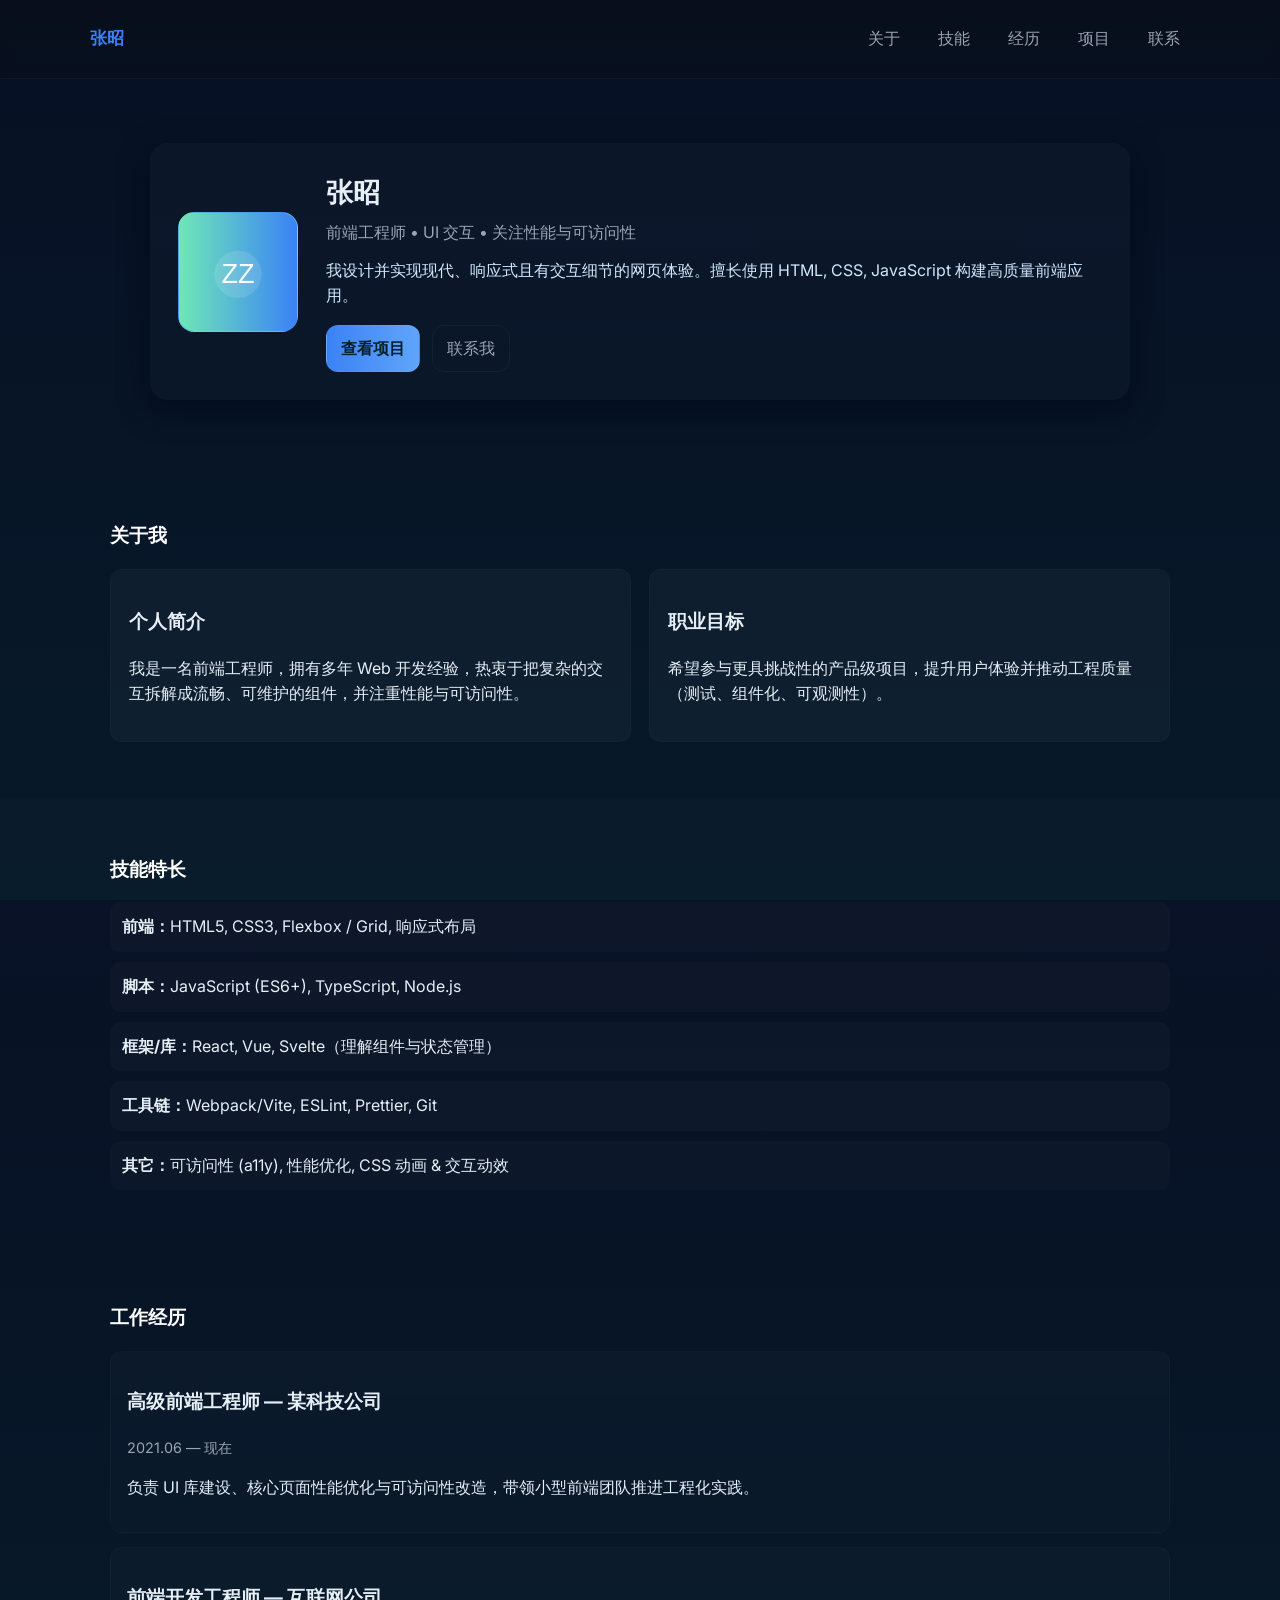
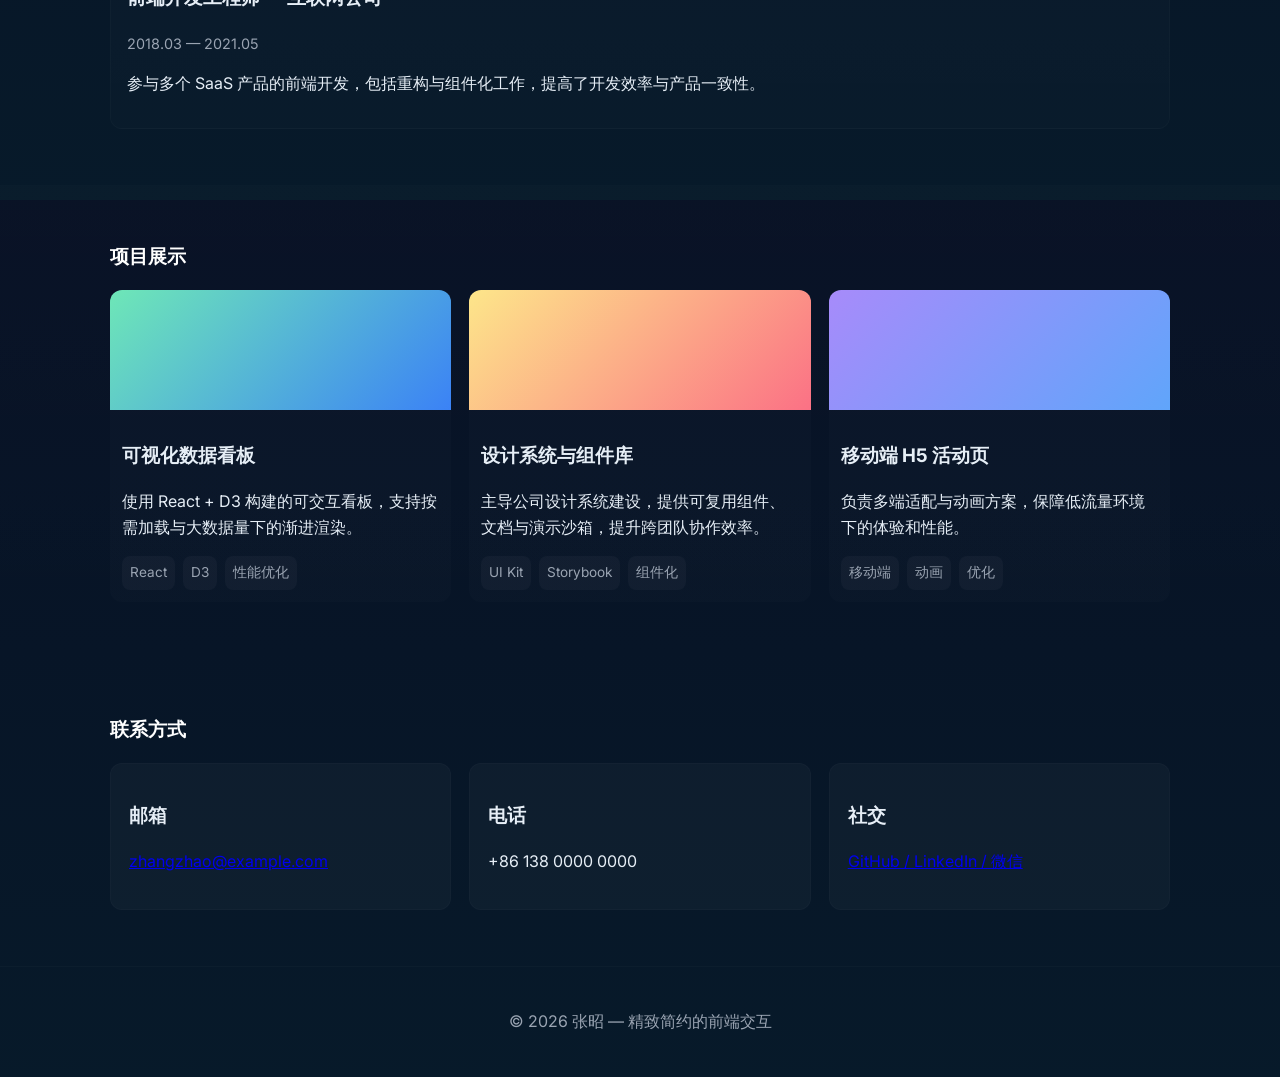
==== index.html @ b0d067c8 "Add interactive resume page (HTML/CSS/JS)" ====
<!doctype html>
<html lang="zh-CN">
<head>
  <meta charset="utf-8" />
  <meta name="viewport" content="width=device-width,initial-scale=1" />
  <title>个人简历 — 张昭</title>
  <link rel="preconnect" href="https://fonts.gstatic.com" crossorigin>
  <link href="https://fonts.googleapis.com/css2?family=Inter:wght@300;400;600;700&display=swap" rel="stylesheet">
  <link rel="stylesheet" href="styles.css">
</head>
<body>
  <header class="site-header">
    <div class="container header-inner">
      <a class="brand" href="#">张昭</a>
      <nav class="nav" id="nav">
        <a href="#about">关于</a>
        <a href="#skills">技能</a>
        <a href="#experience">经历</a>
        <a href="#projects">项目</a>
        <a href="#contact">联系</a>
      </nav>
      <button class="nav-toggle" id="navToggle" aria-label="打开菜单">
        <span></span><span></span><span></span>
      </button>
    </div>
  </header>

  <main>
    <section class="hero">
      <div class="container hero-inner">
        <div class="hero-card reveal">
          <div class="avatar" id="avatar">
            <img src="assets/profile.svg" alt="头像">
          </div>
          <div class="hero-content">
            <h1>张昭</h1>
            <p class="sub">前端工程师 • UI 交互 • 关注性能与可访问性</p>
            <p class="lead">我设计并实现现代、响应式且有交互细节的网页体验。擅长使用 HTML, CSS, JavaScript 构建高质量前端应用。</p>
            <div class="hero-actions">
              <a class="btn primary" href="#projects">查看项目</a>
              <a class="btn ghost" href="#contact">联系我</a>
            </div>
          </div>
        </div>
      </div>
    </section>

    <section id="about" class="section">
      <div class="container">
        <h2 class="section-title reveal">关于我</h2>
        <div class="grid two-col">
          <div class="card reveal">
            <h3>个人简介</h3>
            <p>我是一名前端工程师，拥有多年 Web 开发经验，热衷于把复杂的交互拆解成流畅、可维护的组件，并注重性能与可访问性。</p>
          </div>
          <div class="card reveal">
            <h3>职业目标</h3>
            <p>希望参与更具挑战性的产品级项目，提升用户体验并推动工程质量（测试、组件化、可观测性）。</p>
          </div>
        </div>
      </div>
    </section>

    <section id="skills" class="section bg-soft">
      <div class="container">
        <h2 class="section-title reveal">技能特长</h2>
        <ul class="skills-list reveal">
          <li><strong>前端：</strong>HTML5, CSS3, Flexbox / Grid, 响应式布局</li>
          <li><strong>脚本：</strong>JavaScript (ES6+), TypeScript, Node.js</li>
          <li><strong>框架/库：</strong>React, Vue, Svelte（理解组件与状态管理）</li>
          <li><strong>工具链：</strong>Webpack/Vite, ESLint, Prettier, Git</li>
          <li><strong>其它：</strong>可访问性 (a11y), 性能优化, CSS 动画 & 交互动效</li>
        </ul>
      </div>
    </section>

    <section id="experience" class="section">
      <div class="container">
        <h2 class="section-title reveal">工作经历</h2>
        <div class="timeline">
          <article class="timeline-item reveal">
            <h3>高级前端工程师 — 某科技公司</h3>
            <span class="meta">2021.06 — 现在</span>
            <p>负责 UI 库建设、核心页面性能优化与可访问性改造，带领小型前端团队推进工程化实践。</p>
          </article>

          <article class="timeline-item reveal">
            <h3>前端开发工程师 — 互联网公司</h3>
            <span class="meta">2018.03 — 2021.05</span>
            <p>参与多个 SaaS 产品的前端开发，包括重构与组件化工作，提高了开发效率与产品一致性。</p>
          </article>
        </div>
      </div>
    </section>

    <section id="projects" class="section bg-soft">
      <div class="container">
        <h2 class="section-title reveal">项目展示</h2>
        <div class="projects-grid">
          <article class="project-card reveal">
            <div class="project-image" style="background:linear-gradient(135deg,#6EE7B7,#3B82F6)"></div>
            <div class="project-body">
              <h3>可视化数据看板</h3>
              <p>使用 React + D3 构建的可交互看板，支持按需加载与大数据量下的渐进渲染。</p>
              <div class="project-tags"><span>React</span><span>D3</span><span>性能优化</span></div>
            </div>
          </article>

          <article class="project-card reveal">
            <div class="project-image" style="background:linear-gradient(135deg,#FDE68A,#FB7185)"></div>
            <div class="project-body">
              <h3>设计系统与组件库</h3>
              <p>主导公司设计系统建设，提供可复用组件、文档与演示沙箱，提升跨团队协作效率。</p>
              <div class="project-tags"><span>UI Kit</span><span>Storybook</span><span>组件化</span></div>
            </div>
          </article>

          <article class="project-card reveal">
            <div class="project-image" style="background:linear-gradient(135deg,#A78BFA,#60A5FA)"></div>
            <div class="project-body">
              <h3>移动端 H5 活动页</h3>
              <p>负责多端适配与动画方案，保障低流量环境下的体验和性能。</p>
              <div class="project-tags"><span>移动端</span><span>动画</span><span>优化</span></div>
            </div>
          </article>
        </div>
      </div>
    </section>

    <section id="contact" class="section">
      <div class="container">
        <h2 class="section-title reveal">联系方式</h2>
        <div class="contact-grid">
          <div class="card reveal">
            <h3>邮箱</h3>
            <p><a href="mailto:zhangzhao@example.com">zhangzhao@example.com</a></p>
          </div>
          <div class="card reveal">
            <h3>电话</h3>
            <p>+86 138 0000 0000</p>
          </div>
          <div class="card reveal">
            <h3>社交</h3>
            <p><a href="#">GitHub / LinkedIn / 微信</a></p>
          </div>
        </div>
      </div>
    </section>

  </main>

  <footer class="site-footer">
    <div class="container">
      <p>© 2026 张昭 — 精致简约的前端交互</p>
    </div>
  </footer>

  <script src="script.js"></script>
</body>
</html>
---- styles.css ----
/* Styles for interactive resume page */
:root{
  --bg:#0f172a; /* deep slate */
  --card:#0b1220;
  --soft:#0f172a;
  --muted:#9aa4b2;
  --accent:#3b82f6;
  --accent-2:#6ee7b7;
  --glass: rgba(255,255,255,0.03);
  --radius:14px;
  --container:1100px;
  --glass-2: rgba(255,255,255,0.02);
}
*{box-sizing:border-box}
html,body{height:100%}
body{
  margin:0;
  font-family: 'Inter', system-ui, -apple-system, "Segoe UI", Roboto, "Helvetica Neue", Arial;
  color:#e6eef6;
  background:linear-gradient(180deg,#071024 0%, #071a2a 100%);
  -webkit-font-smoothing:antialiased;
  -moz-osx-font-smoothing:grayscale;
  line-height:1.6;
}
.container{max-width:var(--container);margin:0 auto;padding:0 20px}
.site-header{position:sticky;top:0;backdrop-filter: blur(6px);background:linear-gradient(180deg, rgba(10,14,20,0.6), rgba(10,14,20,0.25));border-bottom:1px solid rgba(255,255,255,0.03);z-index:50}
.header-inner{display:flex;align-items:center;justify-content:space-between;padding:18px 0}
.brand{font-weight:700;color:var(--accent);text-decoration:none;font-size:1.05rem}
.nav{display:flex;gap:18px}
.nav a{color:var(--muted);text-decoration:none;padding:8px 10px;border-radius:8px;transition:all 220ms ease}
.nav a:hover{color:#fff;background:rgba(255,255,255,0.02);transform:translateY(-2px)}
.nav-toggle{display:none;background:none;border:0;color:inherit}
.nav-toggle span{display:block;width:22px;height:2px;background:var(--muted);margin:4px 0;border-radius:2px}

.hero{padding:64px 0}
.hero-inner{display:flex;align-items:center;justify-content:center}
.hero-card{display:flex;gap:28px;background:linear-gradient(180deg, rgba(255,255,255,0.02), rgba(255,255,255,0.01));padding:28px;border-radius:18px;box-shadow:0 10px 30px rgba(2,6,23,0.6);max-width:980px;width:100%;align-items:center}
.avatar{width:120px;height:120px;border-radius:16px;overflow:hidden;flex-shrink:0;border:1px solid rgba(255,255,255,0.04);background:linear-gradient(135deg,var(--accent-2),var(--accent));display:flex;align-items:center;justify-content:center}
.avatar img{width:100%;height:100%;object-fit:cover}
.hero-content h1{margin:0 0 6px 0;font-size:1.7rem}
.sub{color:var(--muted);margin:0 0 12px 0}
.lead{margin:0 0 16px 0;color:#cfe7ff}
.hero-actions{display:flex;gap:12px}
.btn{display:inline-flex;align-items:center;gap:8px;padding:10px 14px;border-radius:12px;text-decoration:none;border:1px solid rgba(255,255,255,0.04);transition:transform .18s ease,box-shadow .18s ease}
.btn.primary{background:linear-gradient(90deg,var(--accent),#60a5fa);color:#06202b;font-weight:600}
.btn.primary:hover{transform:translateY(-4px);box-shadow:0 8px 24px rgba(59,130,246,0.18)}
.btn.ghost{background:transparent;color:var(--muted)}

.section{padding:56px 0}
.bg-soft{background:linear-gradient(180deg, rgba(255,255,255,0.01), rgba(255,255,255,0.0))}
.section-title{font-size:1.2rem;margin:0 0 18px;color:#fff}
.card{background:var(--glass);padding:18px;border-radius:12px;border:1px solid var(--glass-2)}
.grid.two-col{display:grid;grid-template-columns:1fr 1fr;gap:18px}

.skills-list{list-style:none;padding:0;margin:12px 0 0 0;display:grid;gap:10px}
.skills-list li{background:rgba(255,255,255,0.02);padding:12px;border-radius:10px}

.timeline{display:flex;flex-direction:column;gap:14px}
.timeline-item{background:linear-gradient(180deg, rgba(255,255,255,0.02), rgba(255,255,255,0.01));padding:16px;border-radius:12px;border:1px solid var(--glass-2)}
.timeline-item .meta{display:block;color:var(--muted);font-size:0.9rem;margin-top:6px}

.projects-grid{display:grid;grid-template-columns:repeat(3,1fr);gap:18px}
.project-card{background:linear-gradient(180deg, rgba(255,255,255,0.015), rgba(255,255,255,0.01));border-radius:12px;overflow:hidden;cursor:pointer;transition:transform .25s ease,box-shadow .25s ease}
.project-card:hover{transform:translateY(-8px);box-shadow:0 20px 40px rgba(2,6,23,0.6)}
.project-image{height:120px}
.project-body{padding:12px}
.project-tags{display:flex;gap:8px;flex-wrap:wrap;margin-top:10px}
.project-tags span{background:rgba(255,255,255,0.03);padding:6px 8px;border-radius:8px;font-size:0.85rem;color:var(--muted)}

.contact-grid{display:grid;grid-template-columns:repeat(3,1fr);gap:18px}
.site-footer{padding:26px 0;text-align:center;color:var(--muted);border-top:1px solid rgba(255,255,255,0.02)}

/* Reveal animation */
.reveal{opacity:0;transform:translateY(18px);transition:opacity 600ms cubic-bezier(.2,.9,.2,1),transform 600ms cubic-bezier(.2,.9,.2,1)}
.reveal.in-view{opacity:1;transform:none}

/* Responsive */
@media (max-width:900px){
  .projects-grid{grid-template-columns:repeat(2,1fr)}
  .grid.two-col{grid-template-columns:1fr}
  .contact-grid{grid-template-columns:1fr}
}
@media (max-width:640px){
  .hero-card{flex-direction:column;align-items:center;text-align:center}
  .nav{display:none}
  .nav-toggle{display:block}
  .avatar{width:110px;height:110px}
  .projects-grid{grid-template-columns:1fr}
}

/* Mobile nav open */
.nav.open{display:flex;flex-direction:column;position:absolute;right:20px;top:64px;background:rgba(5,8,12,0.9);padding:12px;border-radius:12px}
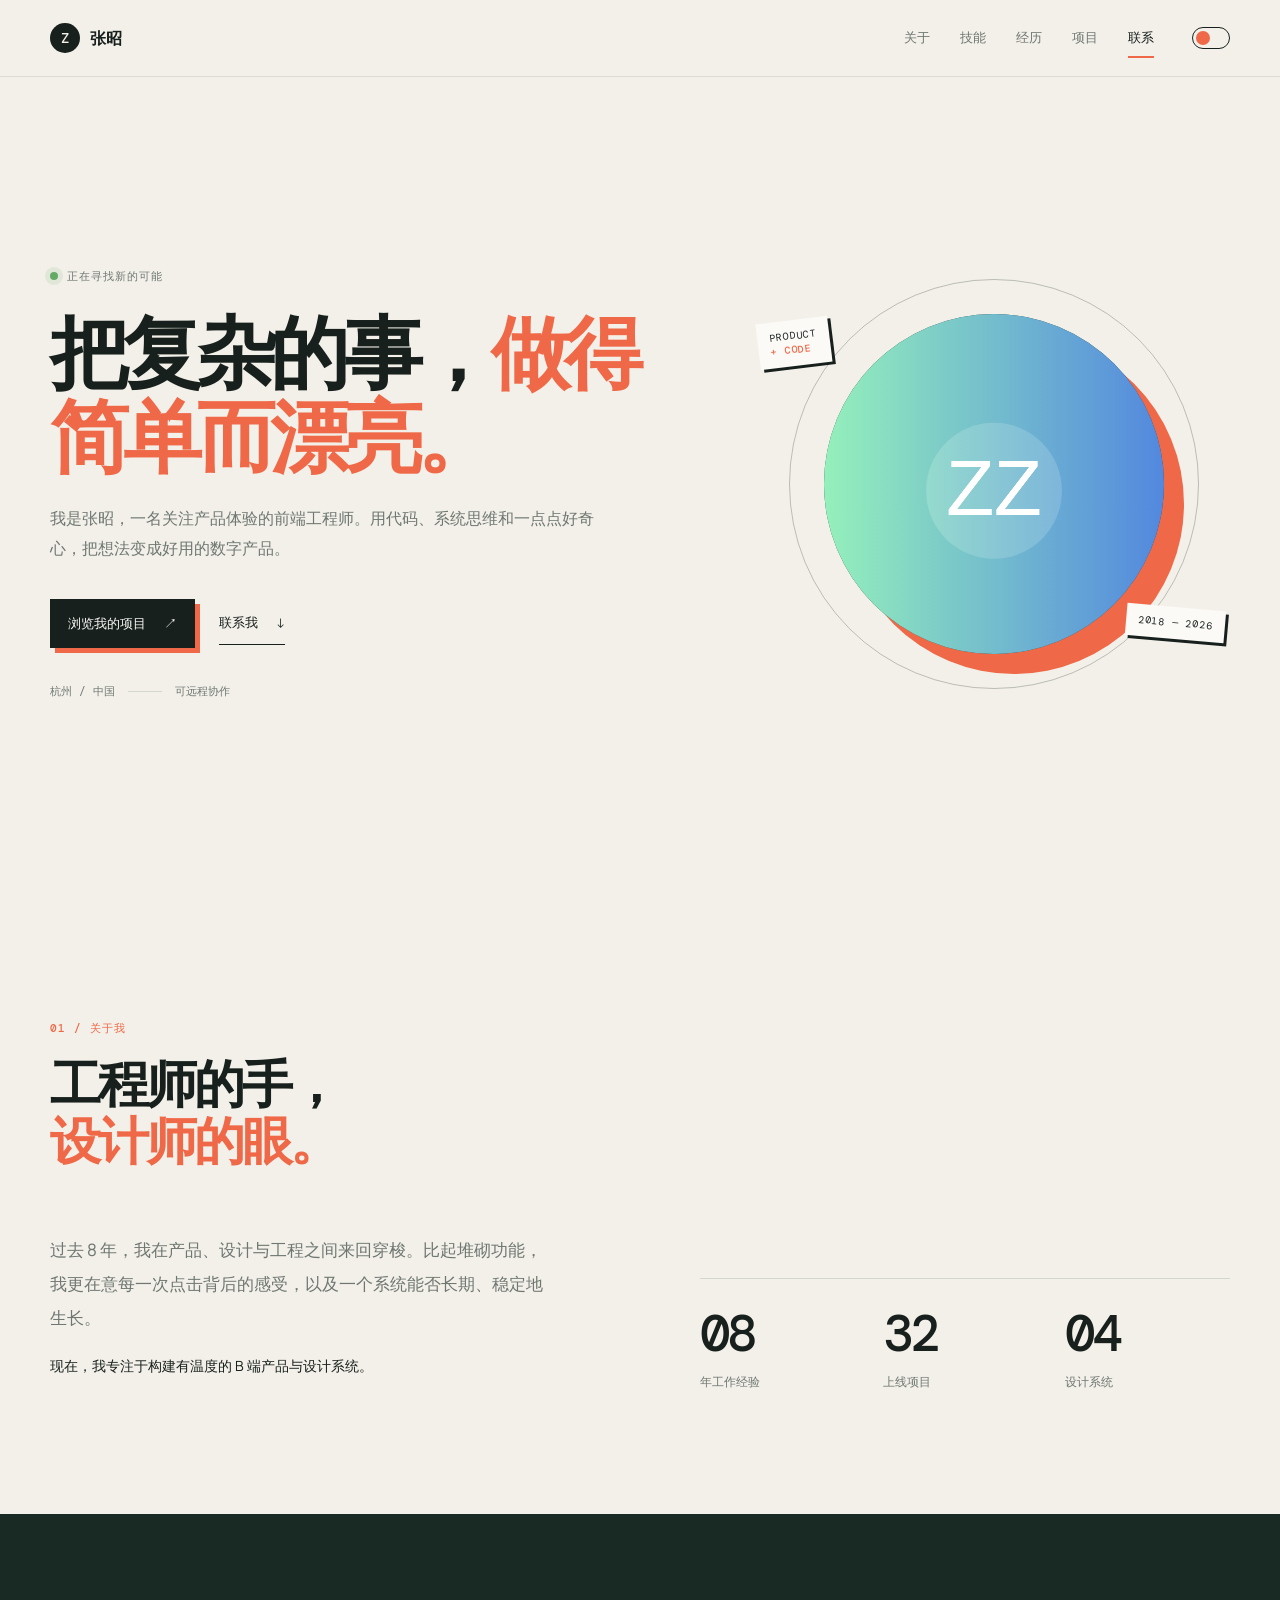
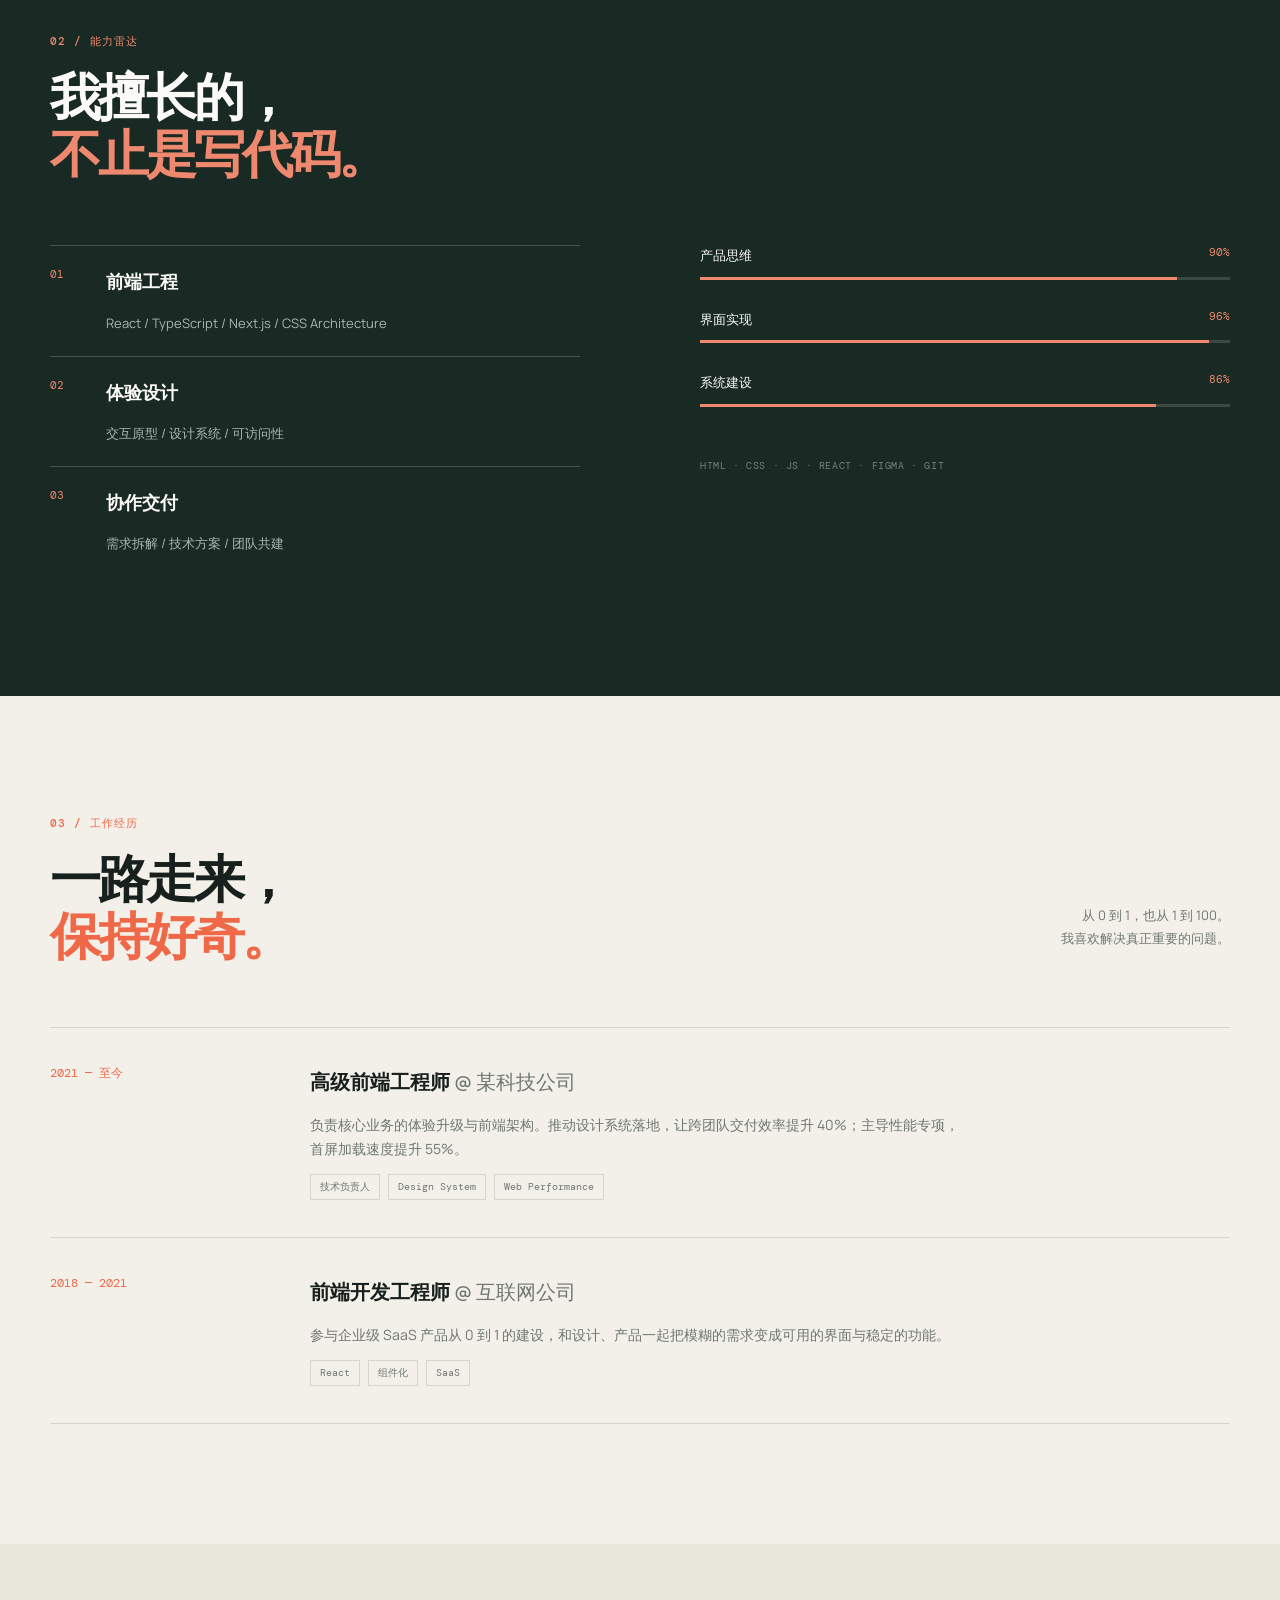
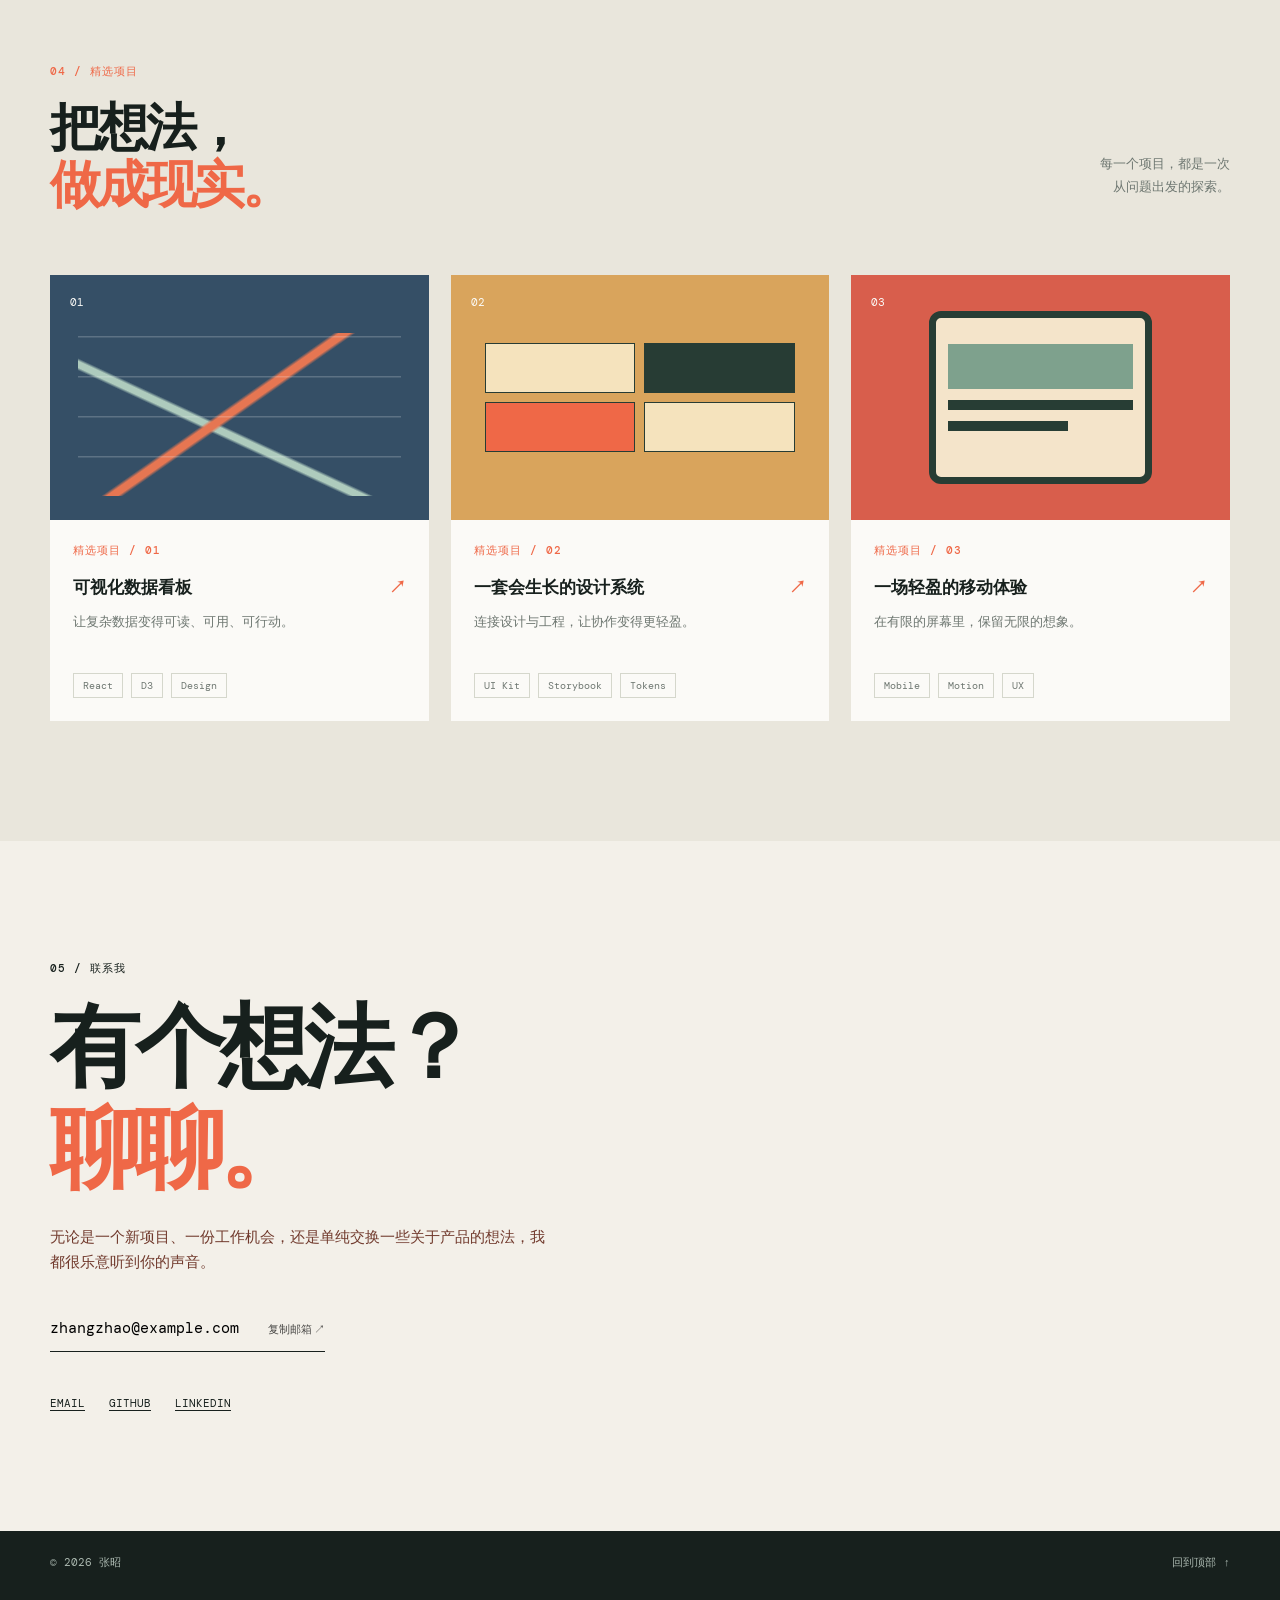
==== commit e454e079: "动态" ====
--- a/index.html
+++ b/index.html
@@ -3,147 +3,68 @@
 <head>
   <meta charset="utf-8" />
   <meta name="viewport" content="width=device-width,initial-scale=1" />
-  <title>个人简历 — 张昭</title>
+  <meta name="description" content="张昭的个人简历，专注于产品体验、前端工程与设计系统。" />
+  <title>张昭 — Product-minded Frontend Engineer</title>
+  <link rel="preconnect" href="https://fonts.googleapis.com">
   <link rel="preconnect" href="https://fonts.gstatic.com" crossorigin>
-  <link href="https://fonts.googleapis.com/css2?family=Inter:wght@300;400;600;700&display=swap" rel="stylesheet">
+  <link href="https://fonts.googleapis.com/css2?family=DM+Mono:wght@400;500&family=Manrope:wght@400;500;600;700;800&display=swap" rel="stylesheet">
   <link rel="stylesheet" href="styles.css">
 </head>
 <body>
-  <header class="site-header">
+  <header class="site-header" id="top">
     <div class="container header-inner">
-      <a class="brand" href="#">张昭</a>
+      <a class="brand" href="#top" aria-label="返回首页"><span class="brand-mark">Z</span><span>张昭</span></a>
       <nav class="nav" id="nav">
-        <a href="#about">关于</a>
-        <a href="#skills">技能</a>
-        <a href="#experience">经历</a>
-        <a href="#projects">项目</a>
-        <a href="#contact">联系</a>
+        <a class="nav-link active" href="#about">关于</a>
+        <a class="nav-link" href="#skills">技能</a>
+        <a class="nav-link" href="#experience">经历</a>
+        <a class="nav-link" href="#projects">项目</a>
+        <a class="nav-link" href="#contact">联系</a>
       </nav>
-      <button class="nav-toggle" id="navToggle" aria-label="打开菜单">
-        <span></span><span></span><span></span>
-      </button>
+      <div class="header-tools"><button class="theme-toggle" id="themeToggle" type="button" aria-label="切换配色主题"><span></span></button><button class="nav-toggle" id="navToggle" type="button" aria-label="打开菜单" aria-expanded="false"><span></span><span></span><span></span></button></div>
     </div>
   </header>
 
   <main>
     <section class="hero">
       <div class="container hero-inner">
-        <div class="hero-card reveal">
-          <div class="avatar" id="avatar">
+        <div class="hero-copy reveal"><p class="eyebrow"><span class="status-dot"></span> 正在寻找新的可能</p><h1>把复杂的事，<em>做得简单而漂亮。</em></h1><p class="lead">我是张昭，一名关注产品体验的前端工程师。用代码、系统思维和一点点好奇心，把想法变成好用的数字产品。</p><div class="hero-actions"><a class="btn primary" href="#projects">浏览我的项目 <span>↗</span></a><a class="btn text-btn" href="#contact">联系我 <span>↓</span></a></div><div class="hero-meta"><span>杭州 / 中国</span><span class="meta-line"></span><span>可远程协作</span></div></div>
+        <div class="hero-visual reveal"><div class="avatar" id="avatar">
             <img src="assets/profile.svg" alt="头像">
-          </div>
-          <div class="hero-content">
-            <h1>张昭</h1>
-            <p class="sub">前端工程师 • UI 交互 • 关注性能与可访问性</p>
-            <p class="lead">我设计并实现现代、响应式且有交互细节的网页体验。擅长使用 HTML, CSS, JavaScript 构建高质量前端应用。</p>
-            <div class="hero-actions">
-              <a class="btn primary" href="#projects">查看项目</a>
-              <a class="btn ghost" href="#contact">联系我</a>
-            </div>
-          </div>
+          </div><div class="visual-note note-one">PRODUCT<br><strong>+ CODE</strong></div><div class="visual-note note-two">2018 — 2026</div><div class="visual-ring"></div>
         </div>
       </div>
     </section>
 
     <section id="about" class="section">
       <div class="container">
-        <h2 class="section-title reveal">关于我</h2>
-        <div class="grid two-col">
-          <div class="card reveal">
-            <h3>个人简介</h3>
-            <p>我是一名前端工程师，拥有多年 Web 开发经验，热衷于把复杂的交互拆解成流畅、可维护的组件，并注重性能与可访问性。</p>
-          </div>
-          <div class="card reveal">
-            <h3>职业目标</h3>
-            <p>希望参与更具挑战性的产品级项目，提升用户体验并推动工程质量（测试、组件化、可观测性）。</p>
-          </div>
-        </div>
+        <div class="section-heading reveal"><p class="kicker">01 / 关于我</p><h2>工程师的手，<br><span>设计师的眼。</span></h2></div><div class="about-grid"><div class="about-intro reveal"><p>过去 8 年，我在产品、设计与工程之间来回穿梭。比起堆砌功能，我更在意每一次点击背后的感受，以及一个系统能否长期、稳定地生长。</p><p>现在，我专注于构建有温度的 B 端产品与设计系统。</p></div><div class="stats reveal"><div><strong>08</strong><span>年工作经验</span></div><div><strong>32</strong><span>上线项目</span></div><div><strong>04</strong><span>设计系统</span></div></div></div>
       </div>
     </section>
 
-    <section id="skills" class="section bg-soft">
+    <section id="skills" class="section section-dark">
       <div class="container">
-        <h2 class="section-title reveal">技能特长</h2>
-        <ul class="skills-list reveal">
-          <li><strong>前端：</strong>HTML5, CSS3, Flexbox / Grid, 响应式布局</li>
-          <li><strong>脚本：</strong>JavaScript (ES6+), TypeScript, Node.js</li>
-          <li><strong>框架/库：</strong>React, Vue, Svelte（理解组件与状态管理）</li>
-          <li><strong>工具链：</strong>Webpack/Vite, ESLint, Prettier, Git</li>
-          <li><strong>其它：</strong>可访问性 (a11y), 性能优化, CSS 动画 & 交互动效</li>
-        </ul>
+        <div class="section-heading light reveal"><p class="kicker">02 / 能力雷达</p><h2>我擅长的，<br><span>不止是写代码。</span></h2></div><div class="skills-layout"><div class="skill-list reveal"><div class="skill-row"><span>01</span><strong>前端工程</strong><p>React / TypeScript / Next.js / CSS Architecture</p></div><div class="skill-row"><span>02</span><strong>体验设计</strong><p>交互原型 / 设计系统 / 可访问性</p></div><div class="skill-row"><span>03</span><strong>协作交付</strong><p>需求拆解 / 技术方案 / 团队共建</p></div></div><div class="skill-bars reveal"><div class="bar-item"><div><span>产品思维</span><b>90%</b></div><i><i style="width:90%"></i></i></div><div class="bar-item"><div><span>界面实现</span><b>96%</b></div><i><i style="width:96%"></i></i></div><div class="bar-item"><div><span>系统建设</span><b>86%</b></div><i><i style="width:86%"></i></i></div><p class="mono-note">HTML · CSS · JS · REACT · FIGMA · GIT</p></div></div>
       </div>
     </section>
 
     <section id="experience" class="section">
       <div class="container">
-        <h2 class="section-title reveal">工作经历</h2>
-        <div class="timeline">
-          <article class="timeline-item reveal">
-            <h3>高级前端工程师 — 某科技公司</h3>
-            <span class="meta">2021.06 — 现在</span>
-            <p>负责 UI 库建设、核心页面性能优化与可访问性改造，带领小型前端团队推进工程化实践。</p>
-          </article>
-
-          <article class="timeline-item reveal">
-            <h3>前端开发工程师 — 互联网公司</h3>
-            <span class="meta">2018.03 — 2021.05</span>
-            <p>参与多个 SaaS 产品的前端开发，包括重构与组件化工作，提高了开发效率与产品一致性。</p>
-          </article>
+        <div class="section-heading split-heading reveal"><div><p class="kicker">03 / 工作经历</p><h2>一路走来，<br><span>保持好奇。</span></h2></div><p class="heading-aside">从 0 到 1，也从 1 到 100。<br>我喜欢解决真正重要的问题。</p></div><div class="timeline"><article class="timeline-item reveal"><div class="timeline-date">2021 — 至今</div><div><h3>高级前端工程师 <span>@ 某科技公司</span></h3><p>负责核心业务的体验升级与前端架构。推动设计系统落地，让跨团队交付效率提升 40%；主导性能专项，首屏加载速度提升 55%。</p><div class="timeline-tags"><span>技术负责人</span><span>Design System</span><span>Web Performance</span></div></div></article><article class="timeline-item reveal"><div class="timeline-date">2018 — 2021</div><div><h3>前端开发工程师 <span>@ 互联网公司</span></h3><p>参与企业级 SaaS 产品从 0 到 1 的建设，和设计、产品一起把模糊的需求变成可用的界面与稳定的功能。</p><div class="timeline-tags"><span>React</span><span>组件化</span><span>SaaS</span></div></div></article>
         </div>
       </div>
     </section>
 
-    <section id="projects" class="section bg-soft">
+    <section id="projects" class="section section-projects">
       <div class="container">
-        <h2 class="section-title reveal">项目展示</h2>
-        <div class="projects-grid">
-          <article class="project-card reveal">
-            <div class="project-image" style="background:linear-gradient(135deg,#6EE7B7,#3B82F6)"></div>
-            <div class="project-body">
-              <h3>可视化数据看板</h3>
-              <p>使用 React + D3 构建的可交互看板，支持按需加载与大数据量下的渐进渲染。</p>
-              <div class="project-tags"><span>React</span><span>D3</span><span>性能优化</span></div>
-            </div>
-          </article>
-
-          <article class="project-card reveal">
-            <div class="project-image" style="background:linear-gradient(135deg,#FDE68A,#FB7185)"></div>
-            <div class="project-body">
-              <h3>设计系统与组件库</h3>
-              <p>主导公司设计系统建设，提供可复用组件、文档与演示沙箱，提升跨团队协作效率。</p>
-              <div class="project-tags"><span>UI Kit</span><span>Storybook</span><span>组件化</span></div>
-            </div>
-          </article>
-
-          <article class="project-card reveal">
-            <div class="project-image" style="background:linear-gradient(135deg,#A78BFA,#60A5FA)"></div>
-            <div class="project-body">
-              <h3>移动端 H5 活动页</h3>
-              <p>负责多端适配与动画方案，保障低流量环境下的体验和性能。</p>
-              <div class="project-tags"><span>移动端</span><span>动画</span><span>优化</span></div>
-            </div>
-          </article>
+        <div class="section-heading split-heading reveal"><div><p class="kicker">04 / 精选项目</p><h2>把想法，<br><span>做成现实。</span></h2></div><p class="heading-aside">每一个项目，都是一次<br>从问题出发的探索。</p></div><div class="projects-grid"><article class="project-card reveal" data-project="dashboard" tabindex="0"><div class="project-image image-dashboard"><span>01</span><div class="chart-lines"></div></div><div class="project-body"><p class="project-number">精选项目 / 01</p><h3>可视化数据看板 <span>↗</span></h3><p>让复杂数据变得可读、可用、可行动。</p><div class="project-tags"><span>React</span><span>D3</span><span>Design</span></div></div></article><article class="project-card reveal" data-project="system" tabindex="0"><div class="project-image image-system"><span>02</span><div class="system-blocks"><i></i><i></i><i></i><i></i></div></div><div class="project-body"><p class="project-number">精选项目 / 02</p><h3>一套会生长的设计系统 <span>↗</span></h3><p>连接设计与工程，让协作变得更轻盈。</p><div class="project-tags"><span>UI Kit</span><span>Storybook</span><span>Tokens</span></div></div></article><article class="project-card reveal" data-project="mobile" tabindex="0"><div class="project-image image-mobile"><span>03</span><div class="mobile-screen"><b></b><i></i><i></i></div></div><div class="project-body"><p class="project-number">精选项目 / 03</p><h3>一场轻盈的移动体验 <span>↗</span></h3><p>在有限的屏幕里，保留无限的想象。</p><div class="project-tags"><span>Mobile</span><span>Motion</span><span>UX</span></div></div></article></div>
         </div>
       </div>
     </section>
 
     <section id="contact" class="section">
       <div class="container">
-        <h2 class="section-title reveal">联系方式</h2>
-        <div class="contact-grid">
-          <div class="card reveal">
-            <h3>邮箱</h3>
-            <p><a href="mailto:zhangzhao@example.com">zhangzhao@example.com</a></p>
-          </div>
-          <div class="card reveal">
-            <h3>电话</h3>
-            <p>+86 138 0000 0000</p>
-          </div>
-          <div class="card reveal">
-            <h3>社交</h3>
-            <p><a href="#">GitHub / LinkedIn / 微信</a></p>
-          </div>
-        </div>
+        <div class="contact-content reveal"><p class="kicker">05 / 联系我</p><h2>有个想法？<br><em>聊聊。</em></h2><p>无论是一个新项目、一份工作机会，还是单纯交换一些关于产品的想法，我都很乐意听到你的声音。</p><button class="email-link" id="copyEmail" type="button">zhangzhao@example.com <span>复制邮箱 ↗</span></button><div class="contact-links"><a href="mailto:zhangzhao@example.com">Email</a><a href="#">GitHub</a><a href="#">LinkedIn</a></div></div>
       </div>
     </section>
 
@@ -151,9 +72,11 @@
 
   <footer class="site-footer">
     <div class="container">
-      <p>© 2026 张昭 — 精致简约的前端交互</p>
+      <p>© 2026 张昭</p><a href="#top">回到顶部 ↑</a>
     </div>
   </footer>
+
+  <dialog class="project-modal" id="projectModal"><button class="modal-close" id="modalClose" type="button" aria-label="关闭项目详情">×</button><p class="kicker">项目详情</p><h2 id="modalTitle"></h2><p id="modalText"></p><div id="modalTags" class="project-tags"></div></dialog>
 
   <script src="script.js"></script>
 </body>
--- a/styles.css
+++ b/styles.css
@@ -1,93 +1,7 @@
-/* Styles for interactive resume page */
-:root{
-  --bg:#0f172a; /* deep slate */
-  --card:#0b1220;
-  --soft:#0f172a;
-  --muted:#9aa4b2;
-  --accent:#3b82f6;
-  --accent-2:#6ee7b7;
-  --glass: rgba(255,255,255,0.03);
-  --radius:14px;
-  --container:1100px;
-  --glass-2: rgba(255,255,255,0.02);
-}
-*{box-sizing:border-box}
-html,body{height:100%}
-body{
-  margin:0;
-  font-family: 'Inter', system-ui, -apple-system, "Segoe UI", Roboto, "Helvetica Neue", Arial;
-  color:#e6eef6;
-  background:linear-gradient(180deg,#071024 0%, #071a2a 100%);
-  -webkit-font-smoothing:antialiased;
-  -moz-osx-font-smoothing:grayscale;
-  line-height:1.6;
-}
-.container{max-width:var(--container);margin:0 auto;padding:0 20px}
-.site-header{position:sticky;top:0;backdrop-filter: blur(6px);background:linear-gradient(180deg, rgba(10,14,20,0.6), rgba(10,14,20,0.25));border-bottom:1px solid rgba(255,255,255,0.03);z-index:50}
-.header-inner{display:flex;align-items:center;justify-content:space-between;padding:18px 0}
-.brand{font-weight:700;color:var(--accent);text-decoration:none;font-size:1.05rem}
-.nav{display:flex;gap:18px}
-.nav a{color:var(--muted);text-decoration:none;padding:8px 10px;border-radius:8px;transition:all 220ms ease}
-.nav a:hover{color:#fff;background:rgba(255,255,255,0.02);transform:translateY(-2px)}
-.nav-toggle{display:none;background:none;border:0;color:inherit}
-.nav-toggle span{display:block;width:22px;height:2px;background:var(--muted);margin:4px 0;border-radius:2px}
-
-.hero{padding:64px 0}
-.hero-inner{display:flex;align-items:center;justify-content:center}
-.hero-card{display:flex;gap:28px;background:linear-gradient(180deg, rgba(255,255,255,0.02), rgba(255,255,255,0.01));padding:28px;border-radius:18px;box-shadow:0 10px 30px rgba(2,6,23,0.6);max-width:980px;width:100%;align-items:center}
-.avatar{width:120px;height:120px;border-radius:16px;overflow:hidden;flex-shrink:0;border:1px solid rgba(255,255,255,0.04);background:linear-gradient(135deg,var(--accent-2),var(--accent));display:flex;align-items:center;justify-content:center}
-.avatar img{width:100%;height:100%;object-fit:cover}
-.hero-content h1{margin:0 0 6px 0;font-size:1.7rem}
-.sub{color:var(--muted);margin:0 0 12px 0}
-.lead{margin:0 0 16px 0;color:#cfe7ff}
-.hero-actions{display:flex;gap:12px}
-.btn{display:inline-flex;align-items:center;gap:8px;padding:10px 14px;border-radius:12px;text-decoration:none;border:1px solid rgba(255,255,255,0.04);transition:transform .18s ease,box-shadow .18s ease}
-.btn.primary{background:linear-gradient(90deg,var(--accent),#60a5fa);color:#06202b;font-weight:600}
-.btn.primary:hover{transform:translateY(-4px);box-shadow:0 8px 24px rgba(59,130,246,0.18)}
-.btn.ghost{background:transparent;color:var(--muted)}
-
-.section{padding:56px 0}
-.bg-soft{background:linear-gradient(180deg, rgba(255,255,255,0.01), rgba(255,255,255,0.0))}
-.section-title{font-size:1.2rem;margin:0 0 18px;color:#fff}
-.card{background:var(--glass);padding:18px;border-radius:12px;border:1px solid var(--glass-2)}
-.grid.two-col{display:grid;grid-template-columns:1fr 1fr;gap:18px}
-
-.skills-list{list-style:none;padding:0;margin:12px 0 0 0;display:grid;gap:10px}
-.skills-list li{background:rgba(255,255,255,0.02);padding:12px;border-radius:10px}
-
-.timeline{display:flex;flex-direction:column;gap:14px}
-.timeline-item{background:linear-gradient(180deg, rgba(255,255,255,0.02), rgba(255,255,255,0.01));padding:16px;border-radius:12px;border:1px solid var(--glass-2)}
-.timeline-item .meta{display:block;color:var(--muted);font-size:0.9rem;margin-top:6px}
-
-.projects-grid{display:grid;grid-template-columns:repeat(3,1fr);gap:18px}
-.project-card{background:linear-gradient(180deg, rgba(255,255,255,0.015), rgba(255,255,255,0.01));border-radius:12px;overflow:hidden;cursor:pointer;transition:transform .25s ease,box-shadow .25s ease}
-.project-card:hover{transform:translateY(-8px);box-shadow:0 20px 40px rgba(2,6,23,0.6)}
-.project-image{height:120px}
-.project-body{padding:12px}
-.project-tags{display:flex;gap:8px;flex-wrap:wrap;margin-top:10px}
-.project-tags span{background:rgba(255,255,255,0.03);padding:6px 8px;border-radius:8px;font-size:0.85rem;color:var(--muted)}
-
-.contact-grid{display:grid;grid-template-columns:repeat(3,1fr);gap:18px}
-.site-footer{padding:26px 0;text-align:center;color:var(--muted);border-top:1px solid rgba(255,255,255,0.02)}
-
-/* Reveal animation */
-.reveal{opacity:0;transform:translateY(18px);transition:opacity 600ms cubic-bezier(.2,.9,.2,1),transform 600ms cubic-bezier(.2,.9,.2,1)}
-.reveal.in-view{opacity:1;transform:none}
-
-/* Responsive */
-@media (max-width:900px){
-  .projects-grid{grid-template-columns:repeat(2,1fr)}
-  .grid.two-col{grid-template-columns:1fr}
-  .contact-grid{grid-template-columns:1fr}
-}
-@media (max-width:640px){
-  .hero-card{flex-direction:column;align-items:center;text-align:center}
-  .nav{display:none}
-  .nav-toggle{display:block}
-  .avatar{width:110px;height:110px}
-  .projects-grid{grid-template-columns:1fr}
-}
-
-/* Mobile nav open */
-.nav.open{display:flex;flex-direction:column;position:absolute;right:20px;top:64px;background:rgba(5,8,12,0.9);padding:12px;border-radius:12px}
-
+:root{--paper:#f3f0e9;--ink:#17201d;--muted:#6e7771;--line:#d5d7cc;--accent:#ef6847;--forest:#23463c;--night:#192923;--white:#fbfaf7;--mono:'DM Mono',monospace;--sans:'Manrope','PingFang SC','Microsoft YaHei',sans-serif;--container:1180px}
+*{box-sizing:border-box}html{scroll-behavior:smooth}body{margin:0;color:var(--ink);background:var(--paper);font-family:var(--sans);line-height:1.65;-webkit-font-smoothing:antialiased}body.modal-open{overflow:hidden}a{color:inherit}button{font:inherit}.container{width:min(var(--container),calc(100% - 64px));margin:auto}.site-header{position:sticky;top:0;z-index:10;background:rgba(243,240,233,.88);border-bottom:1px solid rgba(23,32,29,.1);backdrop-filter:blur(16px)}.header-inner{height:76px;display:flex;align-items:center;justify-content:space-between}.brand{display:flex;align-items:center;gap:10px;text-decoration:none;font-weight:800;letter-spacing:.02em}.brand-mark{display:grid;place-items:center;width:30px;height:30px;color:var(--paper);background:var(--ink);font:500 14px var(--mono);border-radius:50%}.nav{display:flex;gap:30px;margin-left:auto;margin-right:38px}.nav-link{position:relative;color:var(--muted);font-size:13px;text-decoration:none;transition:color .2s ease}.nav-link:after{content:'';position:absolute;right:0;bottom:-9px;left:0;height:2px;background:var(--accent);transform:scaleX(0);transform-origin:right;transition:transform .25s ease}.nav-link:hover,.nav-link.active{color:var(--ink)}.nav-link.active:after,.nav-link:hover:after{transform:scaleX(1);transform-origin:left}.header-tools{display:flex;align-items:center;gap:16px}.theme-toggle{width:38px;height:22px;border:1px solid var(--ink);border-radius:100px;background:transparent;padding:3px;cursor:pointer}.theme-toggle span{display:block;width:14px;height:14px;border-radius:50%;background:var(--accent);transition:transform .25s ease}.dark-theme .theme-toggle span{transform:translateX(16px)}.nav-toggle{display:none;border:0;background:none;padding:4px;cursor:pointer}.nav-toggle span{display:block;width:22px;height:2px;background:var(--ink);margin:4px 0}
+.hero{min-height:calc(100vh - 76px);display:flex;align-items:center;padding:90px 0 100px;overflow:hidden}.hero-inner{display:grid;grid-template-columns:1.15fr .85fr;gap:70px;align-items:center}.eyebrow,.kicker,.project-number{font:500 11px var(--mono);letter-spacing:.09em;text-transform:uppercase}.eyebrow{display:flex;align-items:center;gap:9px;color:var(--muted);margin:0 0 25px}.status-dot{width:8px;height:8px;border-radius:50%;background:#64aa66;box-shadow:0 0 0 5px rgba(100,170,102,.13)}h1,h2,h3,p{margin-top:0}h1{max-width:740px;margin-bottom:26px;font-size:clamp(46px,6.2vw,84px);line-height:1.06;letter-spacing:-.07em;font-weight:800}h1 em,h2 span,.contact-content em{color:var(--accent);font-style:normal}.lead{max-width:575px;color:var(--muted);font-size:16px;line-height:1.9}.hero-actions{display:flex;align-items:center;gap:24px;margin:35px 0 36px}.btn{display:inline-flex;align-items:center;gap:18px;text-decoration:none;font-size:13px;transition:transform .2s ease,box-shadow .2s ease}.btn.primary{padding:14px 18px;color:var(--white);background:var(--ink);box-shadow:5px 5px 0 var(--accent)}.btn.primary:hover{transform:translate(3px,3px);box-shadow:2px 2px 0 var(--accent)}.text-btn{color:var(--ink);border-bottom:1px solid var(--ink);padding:10px 0}.text-btn:hover{color:var(--accent);border-color:var(--accent)}.hero-meta{display:flex;align-items:center;gap:13px;color:var(--muted);font:11px var(--mono);text-transform:uppercase}.meta-line{width:34px;height:1px;background:var(--line)}.hero-visual{position:relative;min-height:420px;display:grid;place-items:center}.avatar{position:relative;z-index:1;width:min(30vw,340px);height:min(30vw,340px);border-radius:50%;overflow:hidden;background:var(--forest);box-shadow:20px 20px 0 var(--accent);transition:transform .25s ease}.avatar img{width:100%;height:100%;object-fit:cover;filter:sepia(.25) contrast(1.1)}.visual-ring{position:absolute;width:min(36vw,410px);height:min(36vw,410px);border:1px solid var(--ink);border-radius:50%;opacity:.25}.visual-note{position:absolute;z-index:2;padding:9px 12px;background:var(--white);box-shadow:3px 3px 0 var(--ink);font:10px/1.4 var(--mono);letter-spacing:.08em}.visual-note strong{color:var(--accent);font-weight:500}.note-one{top:11%;left:0;transform:rotate(-7deg)}.note-two{right:1%;bottom:13%;transform:rotate(5deg)}
+.section{padding:120px 0}.section-heading{margin-bottom:64px}.kicker{color:var(--accent);margin-bottom:18px}.section-heading h2,.contact-content h2{font-size:clamp(36px,4vw,58px);line-height:1.12;letter-spacing:-.06em;margin:0;font-weight:800}.about-grid{display:grid;grid-template-columns:1fr 1fr;gap:120px;align-items:end}.about-intro{max-width:500px;color:var(--muted);font-size:17px;line-height:2}.about-intro p:last-child{color:var(--ink);font-size:14px}.stats{display:grid;grid-template-columns:repeat(3,1fr);border-top:1px solid var(--line);padding-top:21px;gap:18px}.stats strong{display:block;font:500 clamp(35px,4vw,58px) var(--mono);letter-spacing:-.08em}.stats span{color:var(--muted);font-size:12px}.section-dark{color:var(--white);background:var(--night)}.section-dark .kicker{color:#ee886e}.section-dark .section-heading h2 span{color:#ee886e}.section-dark .skill-row{border-top:1px solid rgba(255,255,255,.2)}.skills-layout{display:grid;grid-template-columns:1fr 1fr;gap:120px}.skill-row{display:grid;grid-template-columns:44px 1fr;gap:12px;padding:21px 0}.skill-row>span{color:#ee886e;font:11px var(--mono)}.skill-row strong{font-size:18px}.skill-row p{grid-column:2;color:#aab7af;font-size:13px;margin:4px 0 0}.bar-item{margin-bottom:29px}.bar-item>div{display:flex;justify-content:space-between;margin-bottom:10px;font-size:13px}.bar-item b{font:11px var(--mono);color:#ee886e}.bar-item>i{display:block;height:3px;background:rgba(255,255,255,.15)}.bar-item>i>i{display:block;height:100%;background:#ee886e}.mono-note{margin-top:52px;color:#72847a;font:10px var(--mono);letter-spacing:.06em}.split-heading{display:flex;justify-content:space-between;align-items:end}.heading-aside{color:var(--muted);font-size:13px;text-align:right;line-height:1.8}.timeline{border-top:1px solid var(--line)}.timeline-item{display:grid;grid-template-columns:200px 1fr;gap:60px;padding:37px 0;border-bottom:1px solid var(--line)}.timeline-date{font:12px var(--mono);color:var(--accent)}.timeline-item h3{font-size:20px;margin:0 0 15px}.timeline-item h3 span{color:var(--muted);font-weight:500}.timeline-item p{max-width:650px;color:var(--muted);font-size:14px}.timeline-tags,.project-tags{display:flex;gap:8px;flex-wrap:wrap}.timeline-tags span,.project-tags span{padding:5px 9px;border:1px solid var(--line);color:var(--muted);font:10px var(--mono)}.section-projects{background:#e9e6dc}.projects-grid{display:grid;grid-template-columns:repeat(3,1fr);gap:22px}.project-card{background:var(--white);cursor:pointer;transition:transform .25s ease,box-shadow .25s ease}.project-card:hover,.project-card:focus{outline:none;transform:translateY(-8px);box-shadow:10px 10px 0 var(--accent)}.project-image{position:relative;height:245px;overflow:hidden}.project-image>span{position:absolute;top:20px;left:20px;color:var(--white);font:11px var(--mono);z-index:1}.image-dashboard{background:#354f66}.chart-lines{position:absolute;inset:58px 28px 24px;background:repeating-linear-gradient(0deg,transparent 0 38px,rgba(255,255,255,.2) 39px 40px),linear-gradient(145deg,transparent 46%,#e67652 47% 49%,transparent 50%),linear-gradient(25deg,transparent 40%,#aecbbd 41% 43%,transparent 44%)}.image-system{background:#d9a45c}.system-blocks{position:absolute;inset:68px 34px;display:grid;grid-template-columns:repeat(2,1fr);gap:9px}.system-blocks i{background:#f5e3bd;border:1px solid #273c34}.system-blocks i:nth-child(2){background:#273c34}.system-blocks i:nth-child(3){background:#ef6847}.image-mobile{background:#d85e4c}.mobile-screen{position:absolute;inset:36px 78px;background:#f4e4ca;border:7px solid #273d34;border-radius:12px;padding:26px 12px}.mobile-screen b,.mobile-screen i{display:block;height:10px;margin-bottom:11px;background:#273d34}.mobile-screen b{height:45px;background:#7ea18d}.mobile-screen i:nth-child(3){width:65%}.project-body{padding:23px}.project-number{color:var(--accent);margin-bottom:15px}.project-body h3{display:flex;justify-content:space-between;font-size:17px;margin-bottom:10px}.project-body h3 span{color:var(--accent)}.project-body>p:not(.project-number){color:var(--muted);font-size:13px;min-height:42px}.project-tags{margin-top:20px}.contact-section{background:var(--accent);color:var(--ink);padding:130px 0}.contact-content{max-width:760px}.contact-content .kicker{color:var(--ink)}.contact-content h2{font-size:clamp(50px,7vw,94px)}.contact-content>p:not(.kicker){max-width:500px;margin:30px 0;color:#713a2d;font-size:15px}.email-link{border:0;border-bottom:1px solid var(--ink);background:none;padding:13px 0;cursor:pointer;font:15px var(--mono);text-align:left}.email-link span{margin-left:20px;font:11px var(--sans);opacity:.7}.contact-links{display:flex;gap:24px;margin-top:44px}.contact-links a{font:11px var(--mono);text-transform:uppercase;text-decoration:none;border-bottom:1px solid var(--ink)}.site-footer{padding:24px 0;background:var(--ink);color:#aab7af;font:11px var(--mono)}.site-footer .container{display:flex;justify-content:space-between}.site-footer a{text-decoration:none}.project-modal{width:min(540px,calc(100% - 32px));padding:45px;border:0;border-top:5px solid var(--accent);background:var(--paper);color:var(--ink);box-shadow:12px 12px 0 rgba(0,0,0,.25)}.project-modal::backdrop{background:rgba(18,30,25,.7);backdrop-filter:blur(4px)}.project-modal h2{font-size:32px;line-height:1.2;margin:15px 0}.project-modal>p:not(.kicker){color:var(--muted);font-size:14px}.modal-close{position:absolute;top:14px;right:18px;border:0;background:none;font-size:28px;cursor:pointer}.reveal{opacity:0;transform:translateY(24px);transition:opacity .7s ease,transform .7s cubic-bezier(.2,.8,.2,1)}.reveal.in-view{opacity:1;transform:none}.reveal:nth-child(2){transition-delay:.08s}.reveal:nth-child(3){transition-delay:.16s}.dark-theme{--paper:#1a2822;--ink:#f3f0e9;--muted:#aab7af;--line:#3c5148;--white:#20352d}.dark-theme .site-header{background:rgba(26,40,34,.9)}.dark-theme .section-projects{background:#213a30}.dark-theme .project-card{background:#f3f0e9;color:#17201d}.dark-theme .project-modal{background:#20352d;color:#f3f0e9}.dark-theme .project-modal>p:not(.kicker){color:#aab7af}
+@media(max-width:800px){.container{width:min(var(--container),calc(100% - 40px))}.nav{gap:17px;margin-right:20px}.hero-inner{grid-template-columns:1fr;gap:55px}.hero{padding:74px 0 90px}.hero-visual{min-height:310px}.avatar{width:250px;height:250px}.visual-ring{width:300px;height:300px}.about-grid,.skills-layout{grid-template-columns:1fr;gap:55px}.projects-grid{grid-template-columns:1fr 1fr}.project-image{height:200px}.timeline-item{grid-template-columns:1fr;gap:12px}.split-heading{align-items:start;gap:25px;flex-direction:column}.heading-aside{text-align:left}.contact-section{padding:95px 0}}
+@media(max-width:560px){.container{width:calc(100% - 36px)}.header-inner{height:65px}.nav{display:none}.nav.open{display:flex;position:absolute;top:65px;right:0;left:0;margin:0;padding:20px 18px 24px;gap:19px;background:var(--paper);border-bottom:1px solid var(--line)}.nav-toggle{display:block}.hero{padding-top:62px}.hero-inner{gap:35px}h1{font-size:47px}.lead{font-size:14px}.hero-actions{gap:18px}.btn.primary{box-shadow:3px 3px 0 var(--accent)}.hero-visual{min-height:270px}.avatar{width:210px;height:210px;box-shadow:12px 12px 0 var(--accent)}.visual-ring{width:255px;height:255px}.note-one{left:0;top:8%}.note-two{right:0;bottom:8%}.section{padding:82px 0}.section-heading{margin-bottom:44px}.about-intro{font-size:15px}.stats{gap:8px}.stats strong{font-size:35px}.skills-layout{gap:35px}.skill-row strong{font-size:16px}.projects-grid{grid-template-columns:1fr}.project-image{height:220px}.section-projects .section-heading{margin-bottom:40px}.contact-content>p:not(.kicker){font-size:14px}.email-link{font-size:12px;max-width:100%}.email-link span{display:block;margin:8px 0 0}.site-footer .container{align-items:start;gap:20px}.project-modal{padding:32px 24px}.project-modal h2{font-size:26px}}
+@media(prefers-reduced-motion:reduce){*,*:before,*:after{scroll-behavior:auto!important;transition-duration:.01ms!important;animation-duration:.01ms!important}}
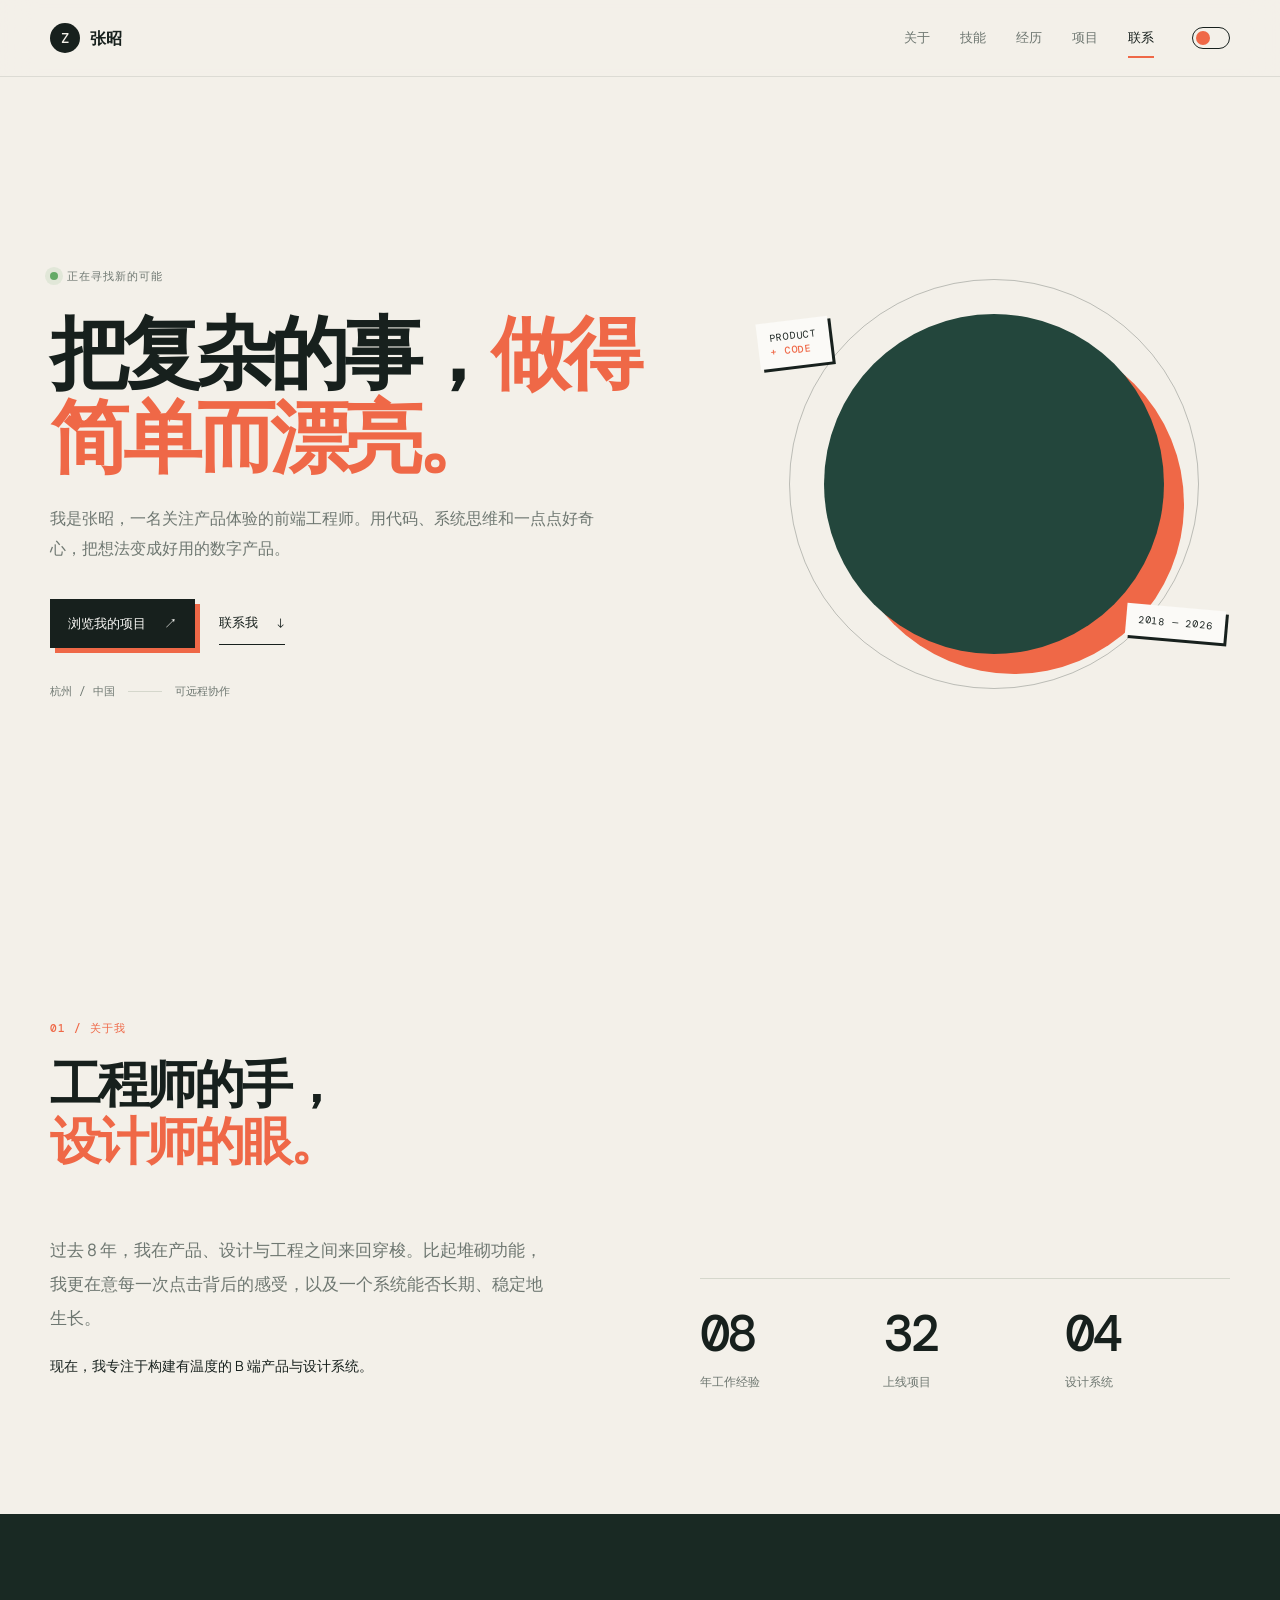
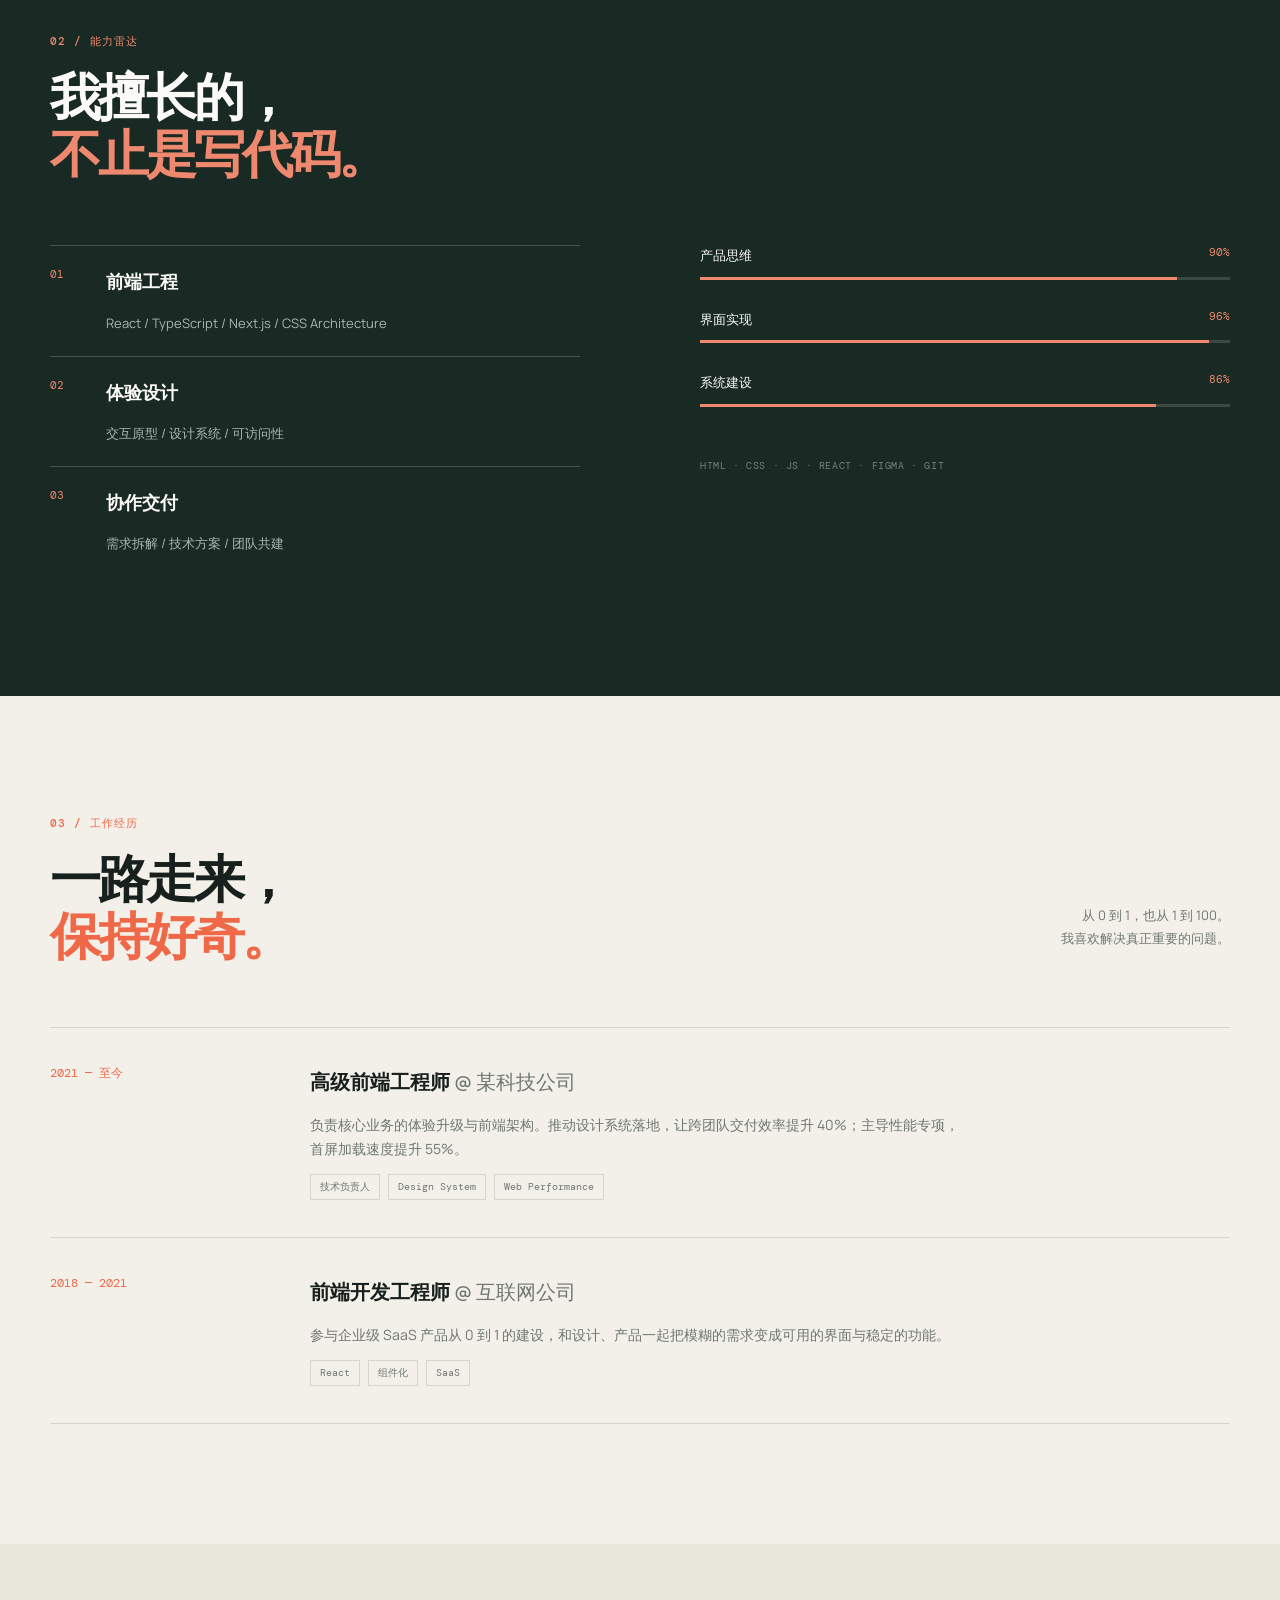
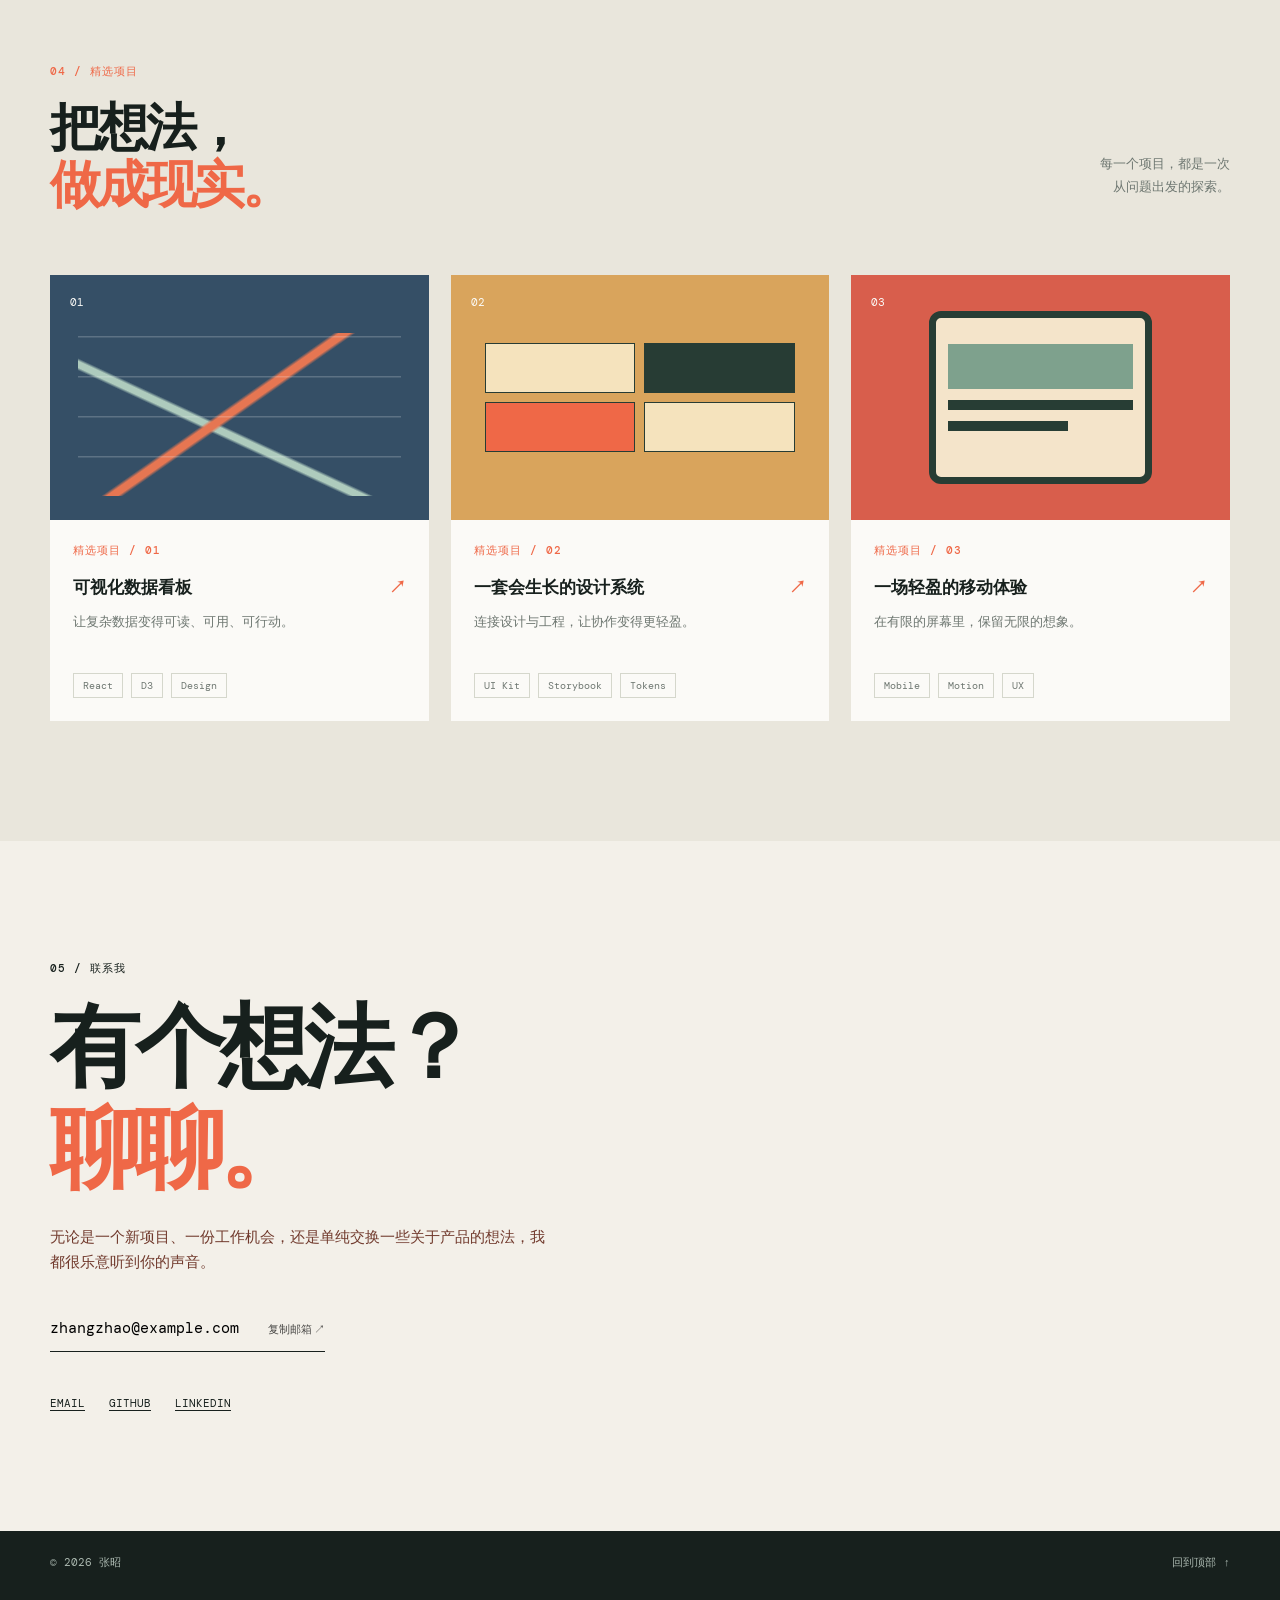
==== commit aac3e364: "网页更新" ====
--- a/index.html
+++ b/index.html
@@ -30,7 +30,7 @@
       <div class="container hero-inner">
         <div class="hero-copy reveal"><p class="eyebrow"><span class="status-dot"></span> 正在寻找新的可能</p><h1>把复杂的事，<em>做得简单而漂亮。</em></h1><p class="lead">我是张昭，一名关注产品体验的前端工程师。用代码、系统思维和一点点好奇心，把想法变成好用的数字产品。</p><div class="hero-actions"><a class="btn primary" href="#projects">浏览我的项目 <span>↗</span></a><a class="btn text-btn" href="#contact">联系我 <span>↓</span></a></div><div class="hero-meta"><span>杭州 / 中国</span><span class="meta-line"></span><span>可远程协作</span></div></div>
         <div class="hero-visual reveal"><div class="avatar" id="avatar">
-            <img src="assets/profile.svg" alt="头像">
+             <img src="assets/IMG_4680.JPG" alt="张昭头像">
           </div><div class="visual-note note-one">PRODUCT<br><strong>+ CODE</strong></div><div class="visual-note note-two">2018 — 2026</div><div class="visual-ring"></div>
         </div>
       </div>
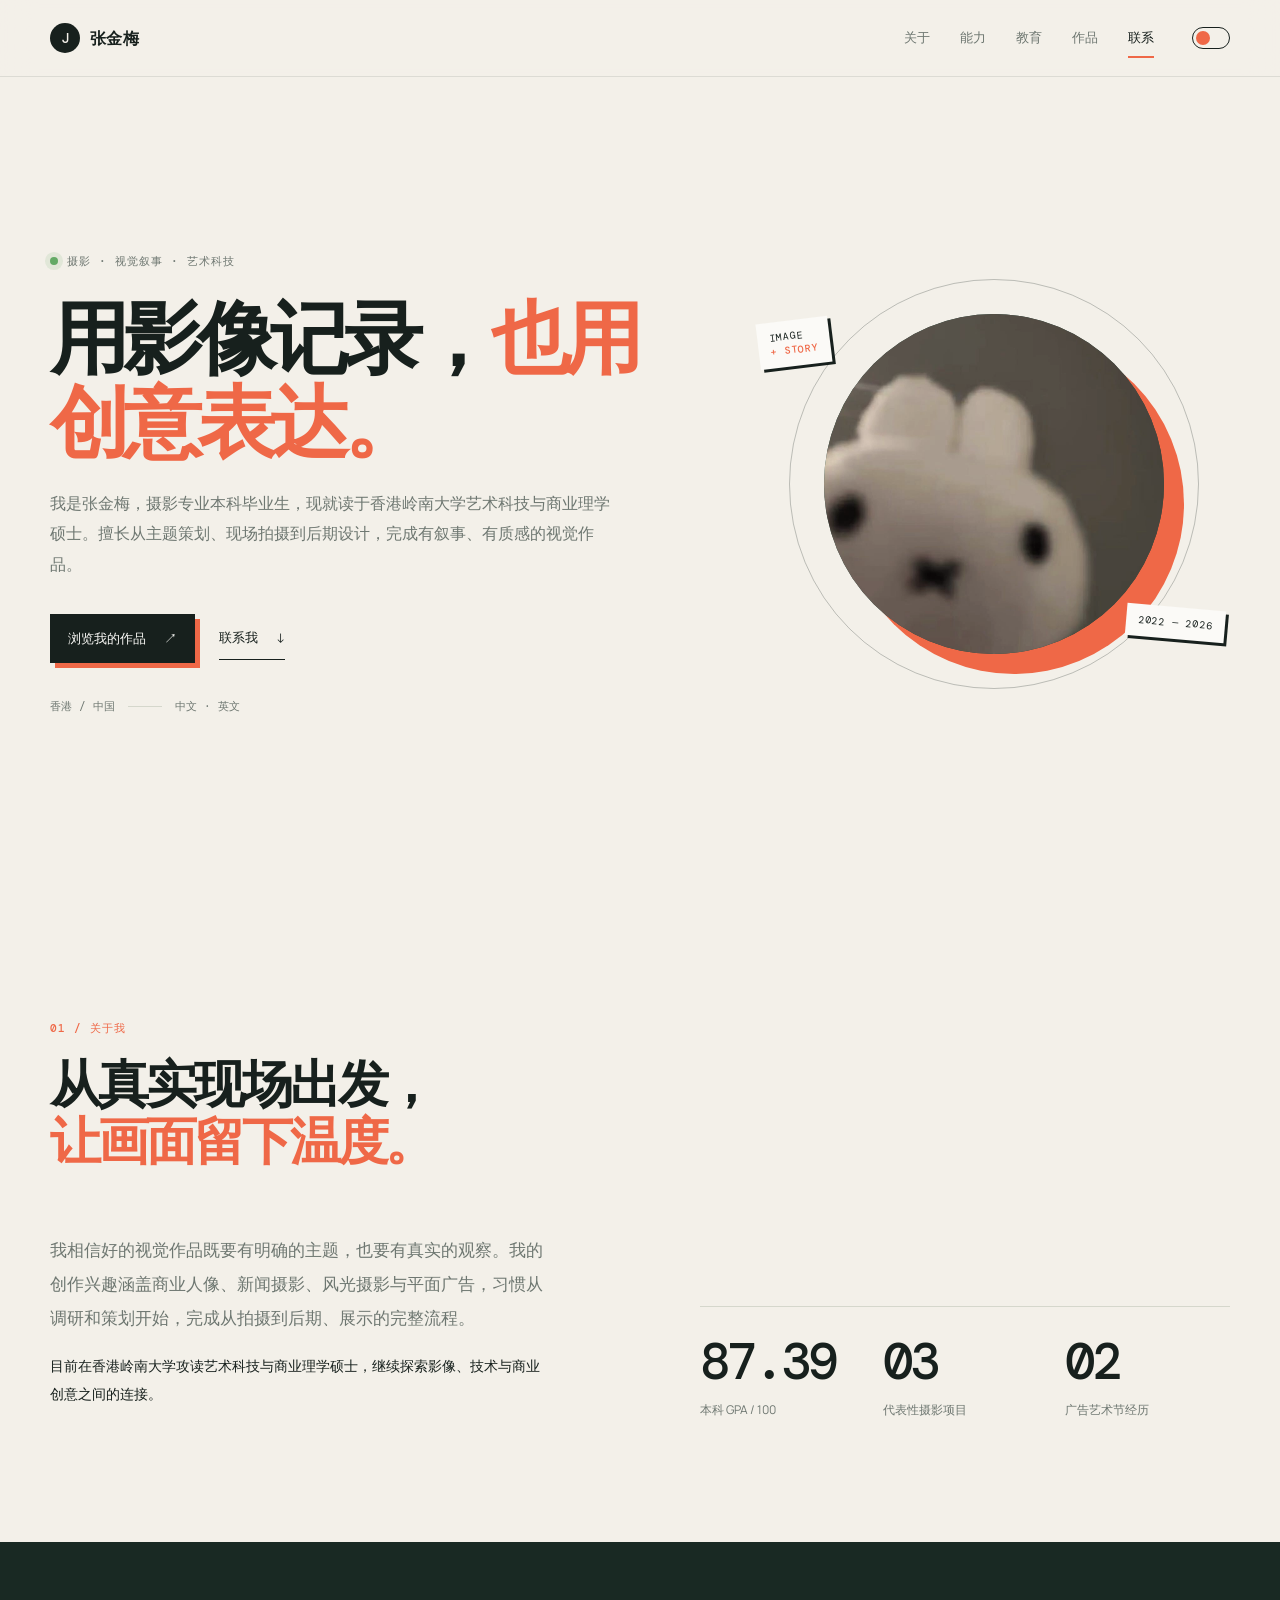
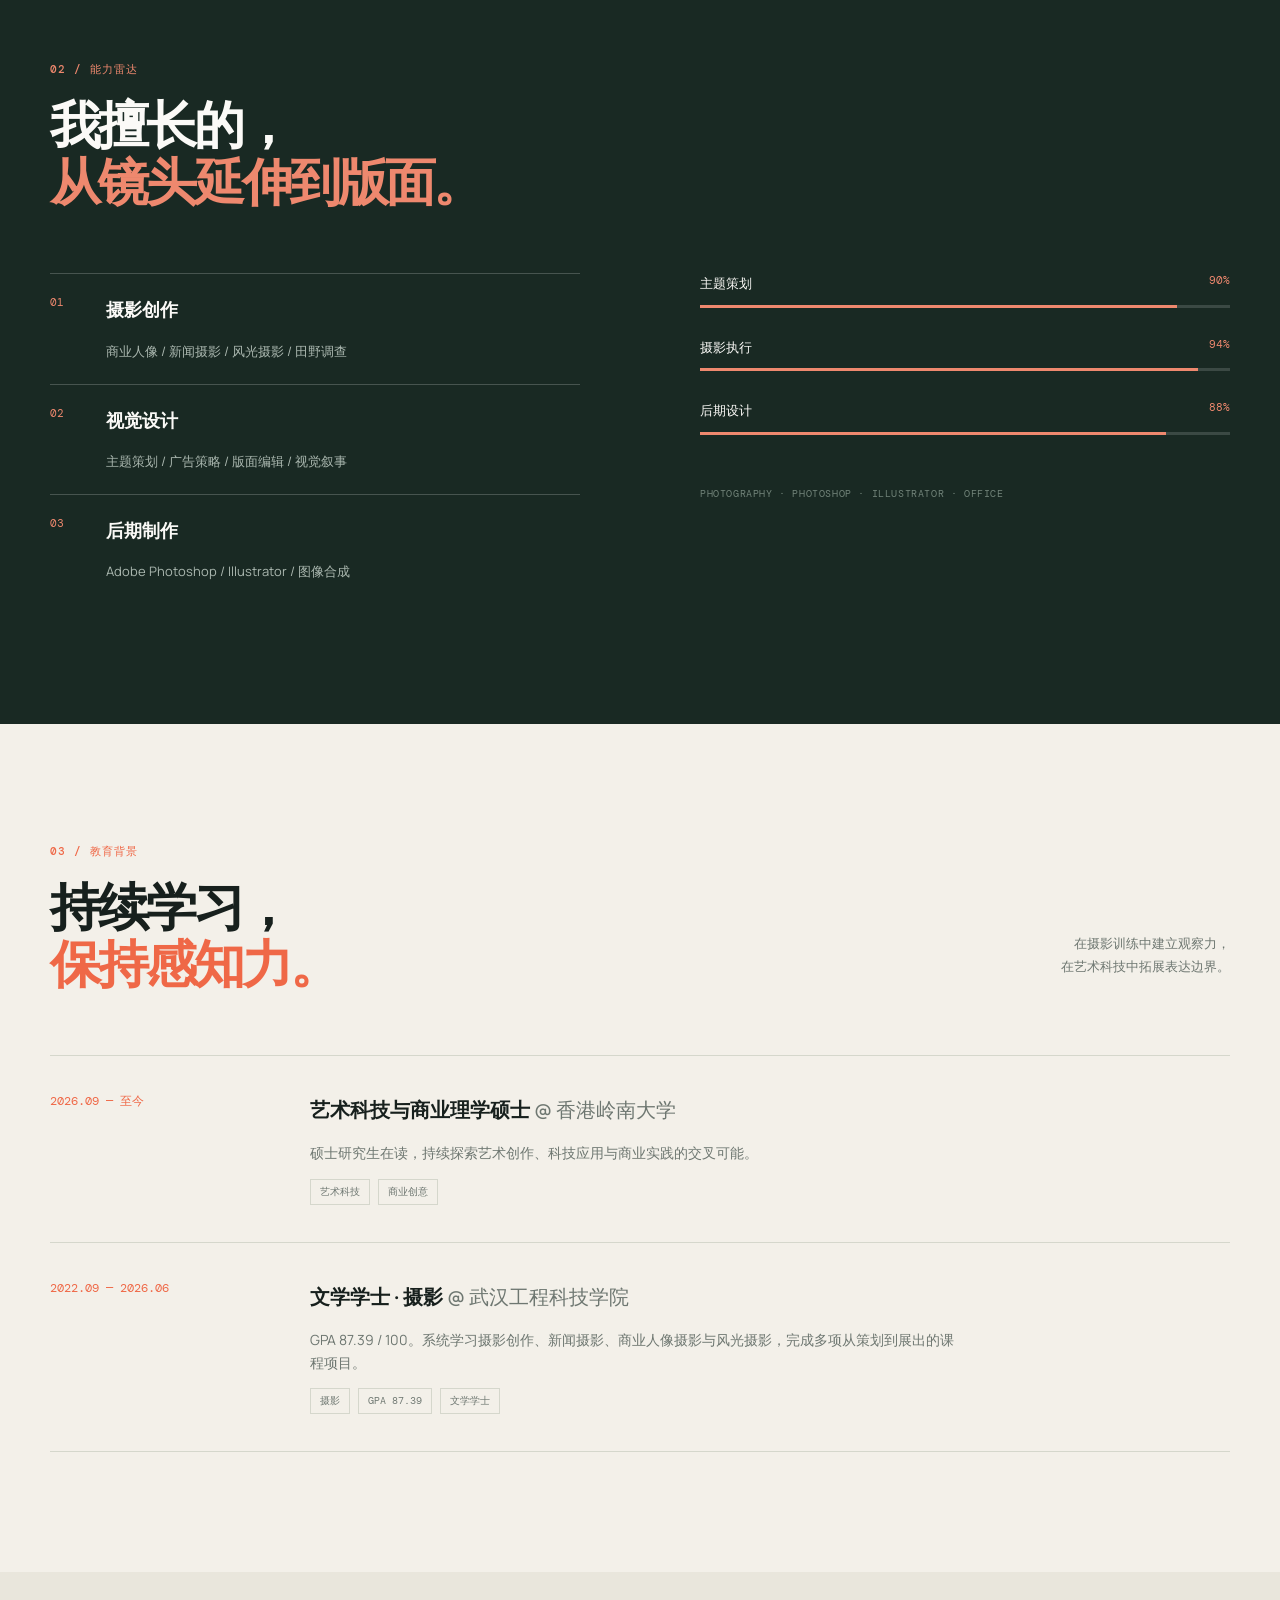
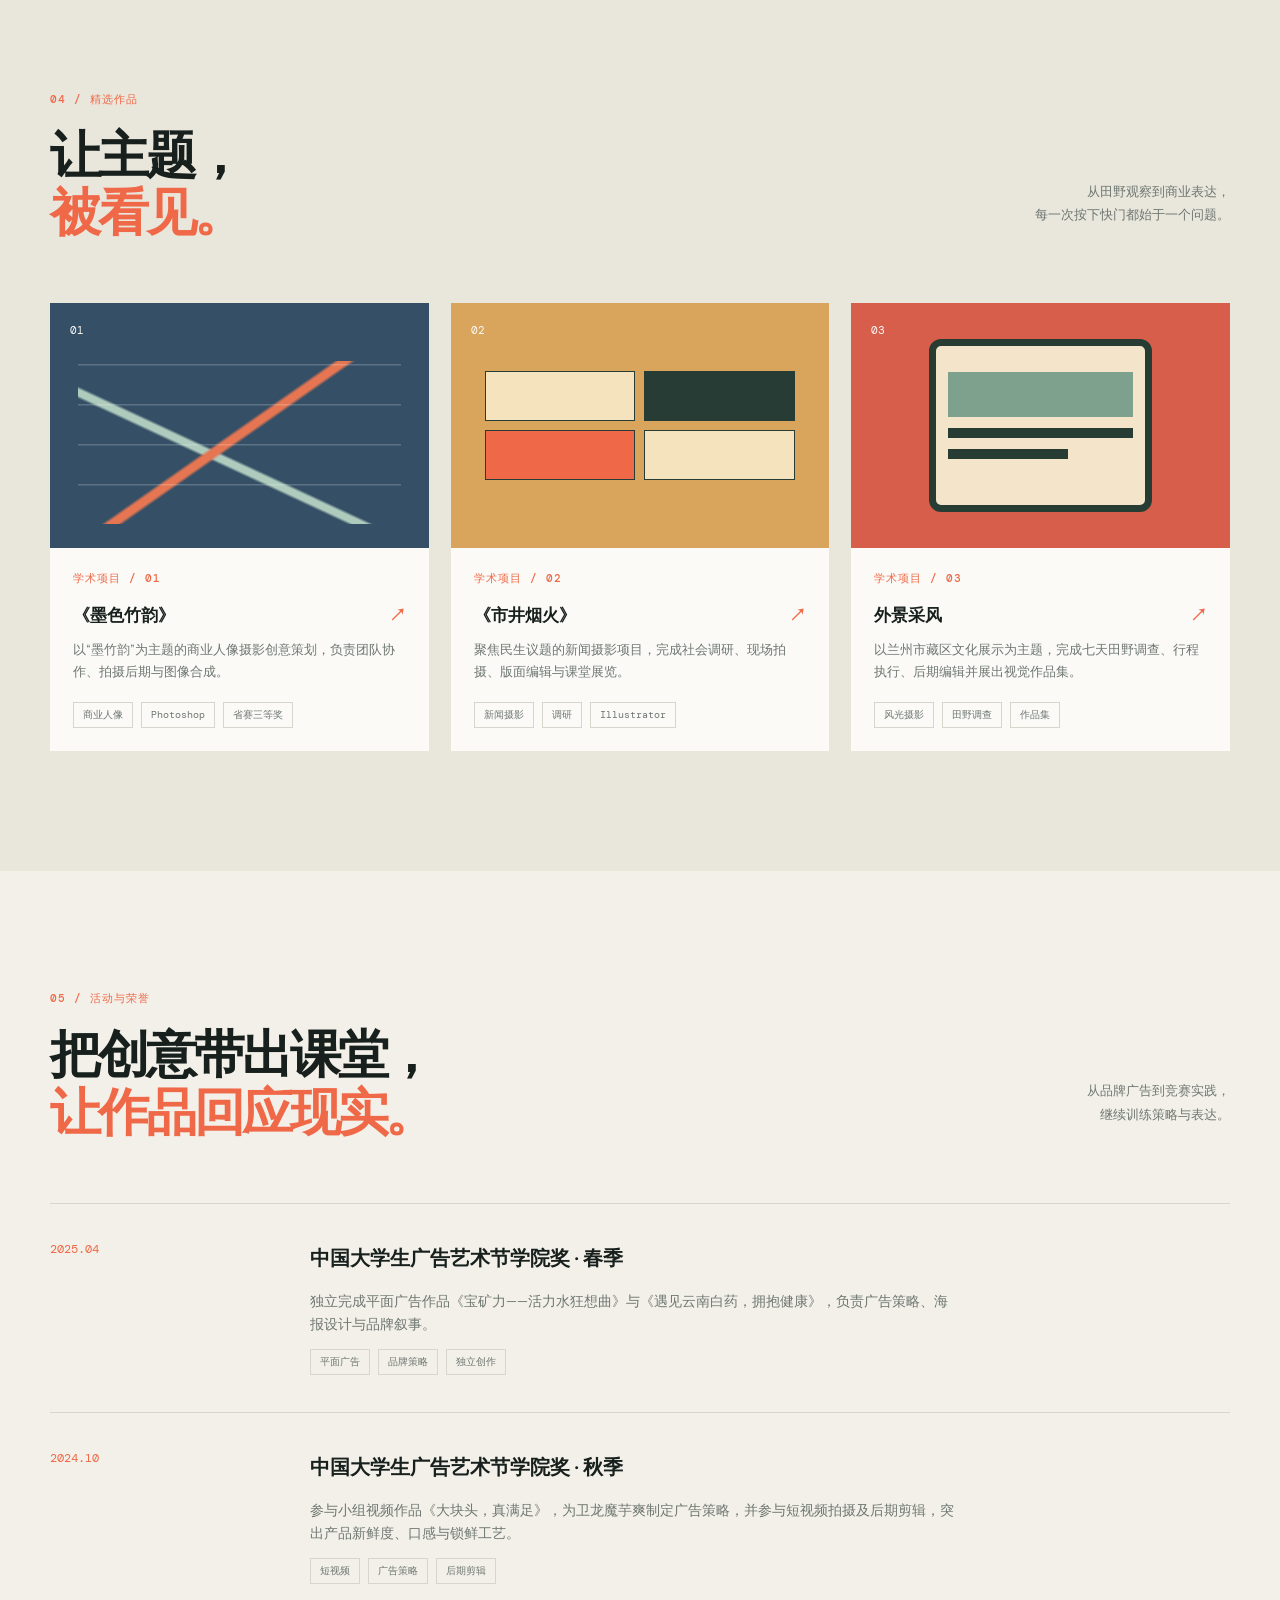
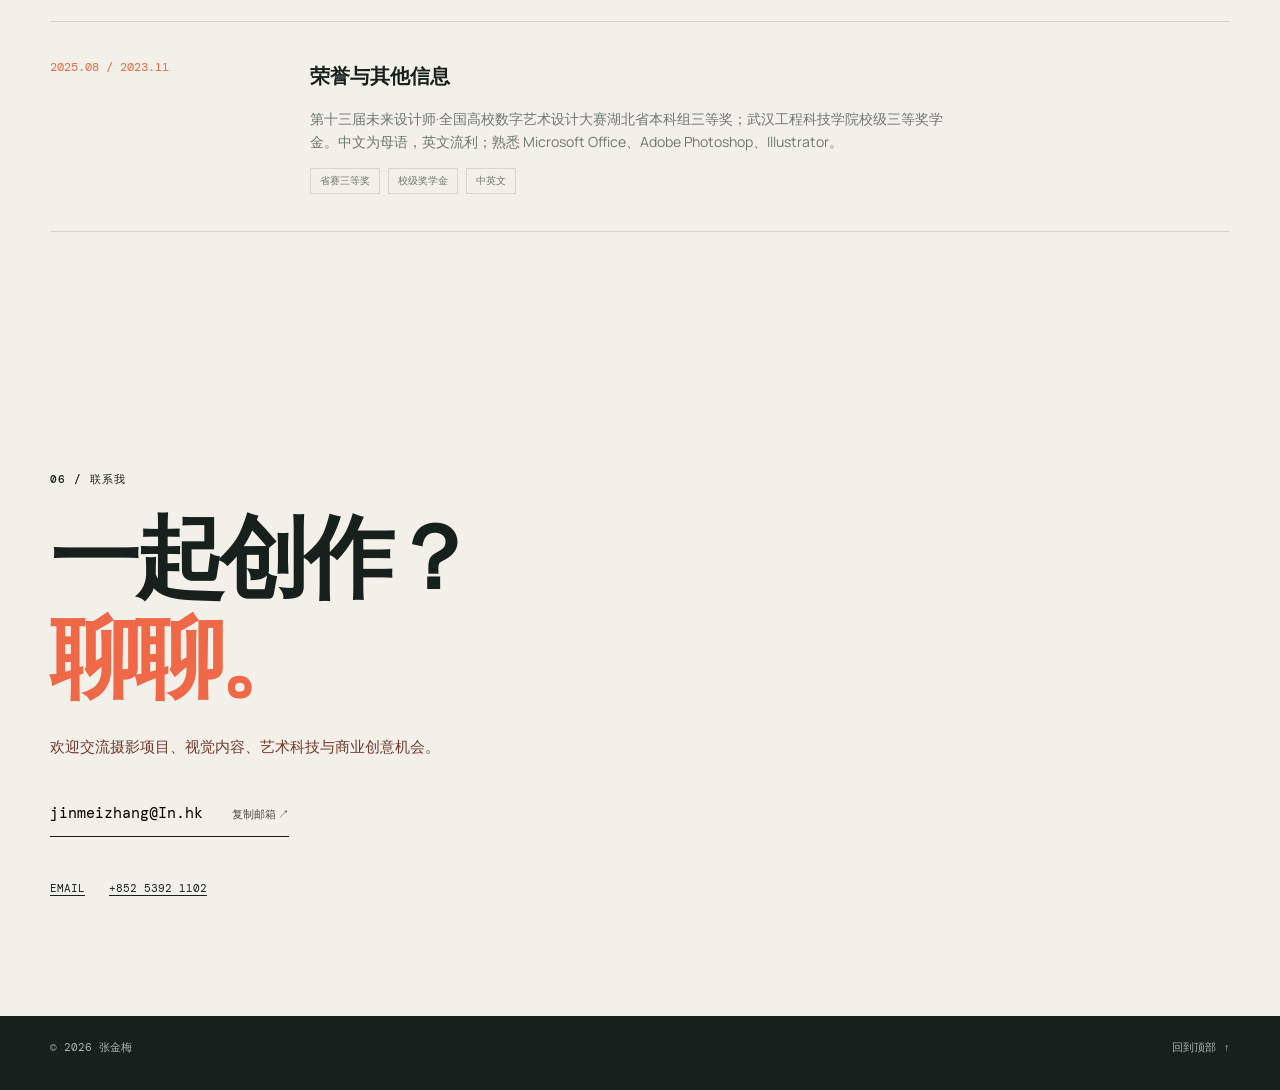
==== commit 25ab68d5: "个人信息添加" ====
--- a/index.html
+++ b/index.html
@@ -3,8 +3,8 @@
 <head>
   <meta charset="utf-8" />
   <meta name="viewport" content="width=device-width,initial-scale=1" />
-  <meta name="description" content="张昭的个人简历，专注于产品体验、前端工程与设计系统。" />
-  <title>张昭 — Product-minded Frontend Engineer</title>
+  <meta name="description" content="张金梅的个人简历，摄影专业背景，关注视觉叙事、商业创意与艺术科技。" />
+  <title>张金梅 — 摄影与艺术科技</title>
   <link rel="preconnect" href="https://fonts.googleapis.com">
   <link rel="preconnect" href="https://fonts.gstatic.com" crossorigin>
   <link href="https://fonts.googleapis.com/css2?family=DM+Mono:wght@400;500&family=Manrope:wght@400;500;600;700;800&display=swap" rel="stylesheet">
@@ -13,12 +13,12 @@
 <body>
   <header class="site-header" id="top">
     <div class="container header-inner">
-      <a class="brand" href="#top" aria-label="返回首页"><span class="brand-mark">Z</span><span>张昭</span></a>
+      <a class="brand" href="#top" aria-label="返回首页"><span class="brand-mark">J</span><span>张金梅</span></a>
       <nav class="nav" id="nav">
         <a class="nav-link active" href="#about">关于</a>
-        <a class="nav-link" href="#skills">技能</a>
-        <a class="nav-link" href="#experience">经历</a>
-        <a class="nav-link" href="#projects">项目</a>
+        <a class="nav-link" href="#skills">能力</a>
+        <a class="nav-link" href="#experience">教育</a>
+        <a class="nav-link" href="#projects">作品</a>
         <a class="nav-link" href="#contact">联系</a>
       </nav>
       <div class="header-tools"><button class="theme-toggle" id="themeToggle" type="button" aria-label="切换配色主题"><span></span></button><button class="nav-toggle" id="navToggle" type="button" aria-label="打开菜单" aria-expanded="false"><span></span><span></span><span></span></button></div>
@@ -28,43 +28,49 @@
   <main>
     <section class="hero">
       <div class="container hero-inner">
-        <div class="hero-copy reveal"><p class="eyebrow"><span class="status-dot"></span> 正在寻找新的可能</p><h1>把复杂的事，<em>做得简单而漂亮。</em></h1><p class="lead">我是张昭，一名关注产品体验的前端工程师。用代码、系统思维和一点点好奇心，把想法变成好用的数字产品。</p><div class="hero-actions"><a class="btn primary" href="#projects">浏览我的项目 <span>↗</span></a><a class="btn text-btn" href="#contact">联系我 <span>↓</span></a></div><div class="hero-meta"><span>杭州 / 中国</span><span class="meta-line"></span><span>可远程协作</span></div></div>
+        <div class="hero-copy reveal"><p class="eyebrow"><span class="status-dot"></span> 摄影 · 视觉叙事 · 艺术科技</p><h1>用影像记录，<em>也用创意表达。</em></h1><p class="lead">我是张金梅，摄影专业本科毕业生，现就读于香港岭南大学艺术科技与商业理学硕士。擅长从主题策划、现场拍摄到后期设计，完成有叙事、有质感的视觉作品。</p><div class="hero-actions"><a class="btn primary" href="#projects">浏览我的作品 <span>↗</span></a><a class="btn text-btn" href="#contact">联系我 <span>↓</span></a></div><div class="hero-meta"><span>香港 / 中国</span><span class="meta-line"></span><span>中文 · 英文</span></div></div>
         <div class="hero-visual reveal"><div class="avatar" id="avatar">
-             <img src="assets/IMG_4680.JPG" alt="张昭头像">
-          </div><div class="visual-note note-one">PRODUCT<br><strong>+ CODE</strong></div><div class="visual-note note-two">2018 — 2026</div><div class="visual-ring"></div>
+             <img src="assets/IMG_4680.JPG" alt="张金梅头像">
+           </div><div class="visual-note note-one">IMAGE<br><strong>+ STORY</strong></div><div class="visual-note note-two">2022 — 2026</div><div class="visual-ring"></div>
         </div>
       </div>
     </section>
 
     <section id="about" class="section">
       <div class="container">
-        <div class="section-heading reveal"><p class="kicker">01 / 关于我</p><h2>工程师的手，<br><span>设计师的眼。</span></h2></div><div class="about-grid"><div class="about-intro reveal"><p>过去 8 年，我在产品、设计与工程之间来回穿梭。比起堆砌功能，我更在意每一次点击背后的感受，以及一个系统能否长期、稳定地生长。</p><p>现在，我专注于构建有温度的 B 端产品与设计系统。</p></div><div class="stats reveal"><div><strong>08</strong><span>年工作经验</span></div><div><strong>32</strong><span>上线项目</span></div><div><strong>04</strong><span>设计系统</span></div></div></div>
+        <div class="section-heading reveal"><p class="kicker">01 / 关于我</p><h2>从真实现场出发，<br><span>让画面留下温度。</span></h2></div><div class="about-grid"><div class="about-intro reveal"><p>我相信好的视觉作品既要有明确的主题，也要有真实的观察。我的创作兴趣涵盖商业人像、新闻摄影、风光摄影与平面广告，习惯从调研和策划开始，完成从拍摄到后期、展示的完整流程。</p><p>目前在香港岭南大学攻读艺术科技与商业理学硕士，继续探索影像、技术与商业创意之间的连接。</p></div><div class="stats reveal"><div><strong>87.39</strong><span>本科 GPA / 100</span></div><div><strong>03</strong><span>代表性摄影项目</span></div><div><strong>02</strong><span>广告艺术节经历</span></div></div></div>
       </div>
     </section>
 
     <section id="skills" class="section section-dark">
       <div class="container">
-        <div class="section-heading light reveal"><p class="kicker">02 / 能力雷达</p><h2>我擅长的，<br><span>不止是写代码。</span></h2></div><div class="skills-layout"><div class="skill-list reveal"><div class="skill-row"><span>01</span><strong>前端工程</strong><p>React / TypeScript / Next.js / CSS Architecture</p></div><div class="skill-row"><span>02</span><strong>体验设计</strong><p>交互原型 / 设计系统 / 可访问性</p></div><div class="skill-row"><span>03</span><strong>协作交付</strong><p>需求拆解 / 技术方案 / 团队共建</p></div></div><div class="skill-bars reveal"><div class="bar-item"><div><span>产品思维</span><b>90%</b></div><i><i style="width:90%"></i></i></div><div class="bar-item"><div><span>界面实现</span><b>96%</b></div><i><i style="width:96%"></i></i></div><div class="bar-item"><div><span>系统建设</span><b>86%</b></div><i><i style="width:86%"></i></i></div><p class="mono-note">HTML · CSS · JS · REACT · FIGMA · GIT</p></div></div>
+        <div class="section-heading light reveal"><p class="kicker">02 / 能力雷达</p><h2>我擅长的，<br><span>从镜头延伸到版面。</span></h2></div><div class="skills-layout"><div class="skill-list reveal"><div class="skill-row"><span>01</span><strong>摄影创作</strong><p>商业人像 / 新闻摄影 / 风光摄影 / 田野调查</p></div><div class="skill-row"><span>02</span><strong>视觉设计</strong><p>主题策划 / 广告策略 / 版面编辑 / 视觉叙事</p></div><div class="skill-row"><span>03</span><strong>后期制作</strong><p>Adobe Photoshop / Illustrator / 图像合成</p></div></div><div class="skill-bars reveal"><div class="bar-item"><div><span>主题策划</span><b>90%</b></div><i><i style="width:90%"></i></i></div><div class="bar-item"><div><span>摄影执行</span><b>94%</b></div><i><i style="width:94%"></i></i></div><div class="bar-item"><div><span>后期设计</span><b>88%</b></div><i><i style="width:88%"></i></i></div><p class="mono-note">PHOTOGRAPHY · PHOTOSHOP · ILLUSTRATOR · OFFICE</p></div></div>
       </div>
     </section>
 
     <section id="experience" class="section">
       <div class="container">
-        <div class="section-heading split-heading reveal"><div><p class="kicker">03 / 工作经历</p><h2>一路走来，<br><span>保持好奇。</span></h2></div><p class="heading-aside">从 0 到 1，也从 1 到 100。<br>我喜欢解决真正重要的问题。</p></div><div class="timeline"><article class="timeline-item reveal"><div class="timeline-date">2021 — 至今</div><div><h3>高级前端工程师 <span>@ 某科技公司</span></h3><p>负责核心业务的体验升级与前端架构。推动设计系统落地，让跨团队交付效率提升 40%；主导性能专项，首屏加载速度提升 55%。</p><div class="timeline-tags"><span>技术负责人</span><span>Design System</span><span>Web Performance</span></div></div></article><article class="timeline-item reveal"><div class="timeline-date">2018 — 2021</div><div><h3>前端开发工程师 <span>@ 互联网公司</span></h3><p>参与企业级 SaaS 产品从 0 到 1 的建设，和设计、产品一起把模糊的需求变成可用的界面与稳定的功能。</p><div class="timeline-tags"><span>React</span><span>组件化</span><span>SaaS</span></div></div></article>
+        <div class="section-heading split-heading reveal"><div><p class="kicker">03 / 教育背景</p><h2>持续学习，<br><span>保持感知力。</span></h2></div><p class="heading-aside">在摄影训练中建立观察力，<br>在艺术科技中拓展表达边界。</p></div><div class="timeline"><article class="timeline-item reveal"><div class="timeline-date">2026.09 — 至今</div><div><h3>艺术科技与商业理学硕士 <span>@ 香港岭南大学</span></h3><p>硕士研究生在读，持续探索艺术创作、科技应用与商业实践的交叉可能。</p><div class="timeline-tags"><span>艺术科技</span><span>商业创意</span></div></div></article><article class="timeline-item reveal"><div class="timeline-date">2022.09 — 2026.06</div><div><h3>文学学士 · 摄影 <span>@ 武汉工程科技学院</span></h3><p>GPA 87.39 / 100。系统学习摄影创作、新闻摄影、商业人像摄影与风光摄影，完成多项从策划到展出的课程项目。</p><div class="timeline-tags"><span>摄影</span><span>GPA 87.39</span><span>文学学士</span></div></div></article>
         </div>
       </div>
     </section>
 
     <section id="projects" class="section section-projects">
       <div class="container">
-        <div class="section-heading split-heading reveal"><div><p class="kicker">04 / 精选项目</p><h2>把想法，<br><span>做成现实。</span></h2></div><p class="heading-aside">每一个项目，都是一次<br>从问题出发的探索。</p></div><div class="projects-grid"><article class="project-card reveal" data-project="dashboard" tabindex="0"><div class="project-image image-dashboard"><span>01</span><div class="chart-lines"></div></div><div class="project-body"><p class="project-number">精选项目 / 01</p><h3>可视化数据看板 <span>↗</span></h3><p>让复杂数据变得可读、可用、可行动。</p><div class="project-tags"><span>React</span><span>D3</span><span>Design</span></div></div></article><article class="project-card reveal" data-project="system" tabindex="0"><div class="project-image image-system"><span>02</span><div class="system-blocks"><i></i><i></i><i></i><i></i></div></div><div class="project-body"><p class="project-number">精选项目 / 02</p><h3>一套会生长的设计系统 <span>↗</span></h3><p>连接设计与工程，让协作变得更轻盈。</p><div class="project-tags"><span>UI Kit</span><span>Storybook</span><span>Tokens</span></div></div></article><article class="project-card reveal" data-project="mobile" tabindex="0"><div class="project-image image-mobile"><span>03</span><div class="mobile-screen"><b></b><i></i><i></i></div></div><div class="project-body"><p class="project-number">精选项目 / 03</p><h3>一场轻盈的移动体验 <span>↗</span></h3><p>在有限的屏幕里，保留无限的想象。</p><div class="project-tags"><span>Mobile</span><span>Motion</span><span>UX</span></div></div></article></div>
+        <div class="section-heading split-heading reveal"><div><p class="kicker">04 / 精选作品</p><h2>让主题，<br><span>被看见。</span></h2></div><p class="heading-aside">从田野观察到商业表达，<br>每一次按下快门都始于一个问题。</p></div><div class="projects-grid"><article class="project-card reveal" data-project="ink-bamboo" tabindex="0"><div class="project-image image-dashboard"><span>01</span><div class="chart-lines"></div></div><div class="project-body"><p class="project-number">学术项目 / 01</p><h3>《墨色竹韵》 <span>↗</span></h3><p>以“墨竹韵”为主题的商业人像摄影创意策划，负责团队协作、拍摄后期与图像合成。</p><div class="project-tags"><span>商业人像</span><span>Photoshop</span><span>省赛三等奖</span></div></div></article><article class="project-card reveal" data-project="street-life" tabindex="0"><div class="project-image image-system"><span>02</span><div class="system-blocks"><i></i><i></i><i></i><i></i></div></div><div class="project-body"><p class="project-number">学术项目 / 02</p><h3>《市井烟火》 <span>↗</span></h3><p>聚焦民生议题的新闻摄影项目，完成社会调研、现场拍摄、版面编辑与课堂展览。</p><div class="project-tags"><span>新闻摄影</span><span>调研</span><span>Illustrator</span></div></div></article><article class="project-card reveal" data-project="field-study" tabindex="0"><div class="project-image image-mobile"><span>03</span><div class="mobile-screen"><b></b><i></i><i></i></div></div><div class="project-body"><p class="project-number">学术项目 / 03</p><h3>外景采风 <span>↗</span></h3><p>以兰州市藏区文化展示为主题，完成七天田野调查、行程执行、后期编辑并展出视觉作品集。</p><div class="project-tags"><span>风光摄影</span><span>田野调查</span><span>作品集</span></div></div></article></div>
         </div>
+      </div>
+    </section>
+
+    <section id="highlights" class="section">
+      <div class="container">
+        <div class="section-heading split-heading reveal"><div><p class="kicker">05 / 活动与荣誉</p><h2>把创意带出课堂，<br><span>让作品回应现实。</span></h2></div><p class="heading-aside">从品牌广告到竞赛实践，<br>继续训练策略与表达。</p></div><div class="timeline"><article class="timeline-item reveal"><div class="timeline-date">2025.04</div><div><h3>中国大学生广告艺术节学院奖 · 春季</h3><p>独立完成平面广告作品《宝矿力——活力水狂想曲》与《遇见云南白药，拥抱健康》，负责广告策略、海报设计与品牌叙事。</p><div class="timeline-tags"><span>平面广告</span><span>品牌策略</span><span>独立创作</span></div></div></article><article class="timeline-item reveal"><div class="timeline-date">2024.10</div><div><h3>中国大学生广告艺术节学院奖 · 秋季</h3><p>参与小组视频作品《大块头，真满足》，为卫龙魔芋爽制定广告策略，并参与短视频拍摄及后期剪辑，突出产品新鲜度、口感与锁鲜工艺。</p><div class="timeline-tags"><span>短视频</span><span>广告策略</span><span>后期剪辑</span></div></div></article><article class="timeline-item reveal"><div class="timeline-date">2025.08 / 2023.11</div><div><h3>荣誉与其他信息</h3><p>第十三届未来设计师·全国高校数字艺术设计大赛湖北省本科组三等奖；武汉工程科技学院校级三等奖学金。中文为母语，英文流利；熟悉 Microsoft Office、Adobe Photoshop、Illustrator。</p><div class="timeline-tags"><span>省赛三等奖</span><span>校级奖学金</span><span>中英文</span></div></div></article></div>
       </div>
     </section>
 
     <section id="contact" class="section">
       <div class="container">
-        <div class="contact-content reveal"><p class="kicker">05 / 联系我</p><h2>有个想法？<br><em>聊聊。</em></h2><p>无论是一个新项目、一份工作机会，还是单纯交换一些关于产品的想法，我都很乐意听到你的声音。</p><button class="email-link" id="copyEmail" type="button">zhangzhao@example.com <span>复制邮箱 ↗</span></button><div class="contact-links"><a href="mailto:zhangzhao@example.com">Email</a><a href="#">GitHub</a><a href="#">LinkedIn</a></div></div>
+        <div class="contact-content reveal"><p class="kicker">06 / 联系我</p><h2>一起创作？<br><em>聊聊。</em></h2><p>欢迎交流摄影项目、视觉内容、艺术科技与商业创意机会。</p><button class="email-link" id="copyEmail" type="button">jinmeizhang@In.hk <span>复制邮箱 ↗</span></button><div class="contact-links"><a href="mailto:jinmeizhang@In.hk">Email</a><a href="tel:+85253921102">+852 5392 1102</a></div></div>
       </div>
     </section>
 
@@ -72,7 +78,7 @@
 
   <footer class="site-footer">
     <div class="container">
-      <p>© 2026 张昭</p><a href="#top">回到顶部 ↑</a>
+      <p>© 2026 张金梅</p><a href="#top">回到顶部 ↑</a>
     </div>
   </footer>
 
